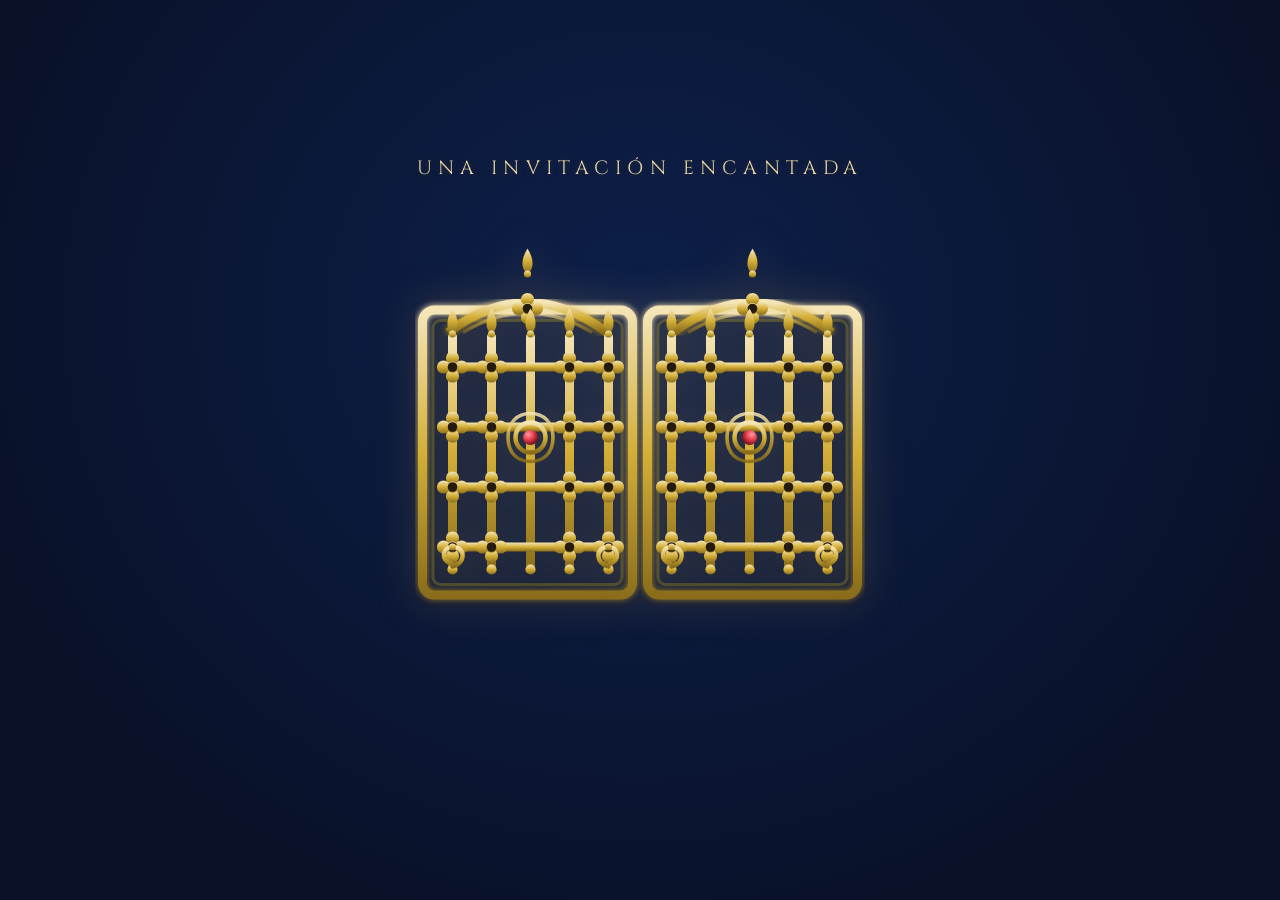
==== index.html @ 781d62fe "Update index.html" ====
<!DOCTYPE html>
<html lang="es">
<head>
  <meta charset="UTF-8">
  <meta name="viewport" content="width=device-width, initial-scale=1.0, maximum-scale=1.0, user-scalable=no, viewport-fit=cover">
  <title>Invitación XV</title>
  <!-- Estas etiquetas son las que hacen que, al compartir el link (WhatsApp,
       Facebook, Messenger, etc.), aparezca una imagen/tarjeta en vez de solo
       el link "pelón". IMPORTANTE: "og:url" y "og:image" DEBEN ser URLs
       absolutas (con https://tu-dominio-real...), no relativas — reemplaza
       "https://tudominio.com" por el dominio real donde quede publicada la
       invitación (te lo pregunto en el chat porque no lo sé). También hace
       falta que exista el archivo archivos/og-image.jpg (ideal 1200x630px). -->
  <meta property="og:type" content="website" />
  <meta property="og:title" content="Invitación a mis XV años" />
  <meta property="og:description" content="Te invitamos a celebrar mis 15 años. ¡No faltes!" />
  <meta property="og:image" content="https://tudominio.com/archivos/og-image.jpg" />
  <meta property="og:image:width" content="1200" />
  <meta property="og:image:height" content="630" />
  <meta property="og:url" content="https://tudominio.com/" />
  <meta name="twitter:card" content="summary_large_image" />
  <meta name="twitter:title" content="Invitación a mis XV años" />
  <meta name="twitter:description" content="Te invitamos a celebrar mis 15 años. ¡No faltes!" />
  <meta name="twitter:image" content="https://tudominio.com/archivos/og-image.jpg" />
  <link rel="preconnect" href="https://fonts.googleapis.com">
  <link rel="preconnect" href="https://fonts.gstatic.com" crossorigin>
  <link href="https://fonts.googleapis.com/css2?family=Cinzel:wght@400;600;700&family=Cormorant+Garamond:ital,wght@0,400;0,500;0,600;1,400&family=Pinyon+Script&display=swap" rel="stylesheet">
  <link rel="stylesheet" href="style-principal.css?v=20260815">
  <link rel="icon" href="data:image/svg+xml,<svg xmlns='http://www.w3.org/2000/svg' viewBox='0 0 100 100'><text y='.9em' font-size='90'>🌹</text></svg>">
</head>
<body>
  <!-- Cortina de carga -->
  <div id="loading-veil-main" style="position:fixed; inset:0; z-index:9999; background-color:#0e0a18; background-image:url('archivos/bella.jpg'); background-size:cover; background-position:center; opacity:1; transition:opacity 0.6s ease; pointer-events:none;"></div>

  <div id="bg"></div>

  <!-- PORTAL / REJA -->
  <div id="portal" role="dialog" aria-label="Puerta de entrada">
    <video id="video-portal" autoplay loop muted playsinline>
      <source src="archivos/mar2.mp4" type="video/mp4">
      <source src="archivos/mar2.webm" type="video/webm">
    </video>
    <div class="portal-inner">
      <span class="eyebrow gold-text">Una invitación encantada</span>
      <div class="gate-wrapper" id="gate-wrapper" role="button" tabindex="0" aria-label="Abrir la reja">
        <!-- Hoja izquierda -->
        <div class="gate-leaf gate-left" aria-hidden="true">
          <svg viewBox="0 0 150 200" width="100%" height="100%">
            <defs>
              <linearGradient id="goldGrad" x1="0" y1="0" x2="0" y2="1">
                <stop offset="0%" stop-color="#f5e6b8"/>
                <stop offset="50%" stop-color="#d4af37"/>
                <stop offset="100%" stop-color="#8a6d1b"/>
              </linearGradient>
              <radialGradient id="rubyGrad" cx="35%" cy="30%" r="70%">
                <stop offset="0%" stop-color="#ff9aa8"/>
                <stop offset="55%" stop-color="#e63946"/>
                <stop offset="100%" stop-color="#6e1320"/>
              </radialGradient>
              <filter id="glow">
                <feGaussianBlur stdDeviation="2" result="blur"/>
                <feMerge><feMergeNode in="blur"/><feMergeNode in="SourceGraphic"/></feMerge>
              </filter>
              <g id="rosette">
                <circle cx="0" cy="-6" r="4.4" fill="url(#goldGrad)"/>
                <circle cx="6" cy="0" r="4.4" fill="url(#goldGrad)"/>
                <circle cx="0" cy="6" r="4.4" fill="url(#goldGrad)"/>
                <circle cx="-6" cy="0" r="4.4" fill="url(#goldGrad)"/>
                <circle cx="0" cy="0" r="3.2" fill="#241a0d" stroke="url(#goldGrad)" stroke-width="1"/>
              </g>
              <g id="finial">
                <path d="M0,-16 C-4.5,-9 -4.5,-2 0,1 C4.5,-2 4.5,-9 0,-16 Z" fill="url(#goldGrad)"/>
                <circle cx="0" cy="1" r="2.4" fill="url(#goldGrad)"/>
              </g>
              <g id="scroll">
                <path d="M0,0 C9,-2 9,-13 0,-13 C-7,-13 -8,-4 -1,-2" fill="none" stroke="url(#goldGrad)" stroke-width="3" stroke-linecap="round"/>
                <circle cx="0" cy="-13" r="2.3" fill="url(#goldGrad)"/>
              </g>
              <g id="scrollR">
                <path d="M0,0 C-9,-2 -9,-13 0,-13 C7,-13 8,-4 1,-2" fill="none" stroke="url(#goldGrad)" stroke-width="3" stroke-linecap="round"/>
                <circle cx="0" cy="-13" r="2.3" fill="url(#goldGrad)"/>
              </g>
            </defs>
            <rect x="5" y="5" width="140" height="190" rx="8" fill="none" stroke="url(#goldGrad)" stroke-width="6" filter="url(#glow)"/>
            <rect x="12" y="12" width="126" height="176" rx="5" fill="none" stroke="rgba(255,215,0,0.2)" stroke-width="2"/>
            <path d="M22 20 Q75 -20 128 20" fill="none" stroke="url(#goldGrad)" stroke-width="6" filter="url(#glow)"/>
            <path d="M32 20 Q75 -6 118 20" fill="none" stroke="url(#goldGrad)" stroke-width="2.2" opacity="0.6"/>
            <use href="#finial" x="75" y="-20"/>
            <use href="#rosette" x="75" y="4"/>
            <rect x="22" y="20" width="6" height="160" rx="3" fill="url(#goldGrad)"/>
            <rect x="48" y="20" width="6" height="160" rx="3" fill="url(#goldGrad)"/>
            <rect x="74" y="20" width="6" height="160" rx="3" fill="url(#goldGrad)"/>
            <rect x="100" y="20" width="6" height="160" rx="3" fill="url(#goldGrad)"/>
            <rect x="126" y="20" width="6" height="160" rx="3" fill="url(#goldGrad)"/>
            <use href="#finial" x="25" y="20"/>
            <use href="#finial" x="51" y="20"/>
            <use href="#finial" x="77" y="20"/>
            <use href="#finial" x="103" y="20"/>
            <use href="#finial" x="129" y="20"/>
            <circle cx="25" cy="178" r="3.4" fill="url(#goldGrad)"/>
            <circle cx="51" cy="178" r="3.4" fill="url(#goldGrad)"/>
            <circle cx="77" cy="178" r="3.4" fill="url(#goldGrad)"/>
            <circle cx="103" cy="178" r="3.4" fill="url(#goldGrad)"/>
            <circle cx="129" cy="178" r="3.4" fill="url(#goldGrad)"/>
            <rect x="15" y="40" width="120" height="6" rx="3" fill="url(#goldGrad)"/>
            <rect x="15" y="80" width="120" height="6" rx="3" fill="url(#goldGrad)"/>
            <rect x="15" y="120" width="120" height="6" rx="3" fill="url(#goldGrad)"/>
            <rect x="15" y="160" width="120" height="6" rx="3" fill="url(#goldGrad)"/>
            <use href="#rosette" x="25" y="43"/>
            <use href="#rosette" x="51" y="43"/>
            <use href="#rosette" x="103" y="43"/>
            <use href="#rosette" x="129" y="43"/>
            <use href="#rosette" x="25" y="83"/>
            <use href="#rosette" x="51" y="83"/>
            <use href="#rosette" x="103" y="83"/>
            <use href="#rosette" x="129" y="83"/>
            <use href="#rosette" x="25" y="123"/>
            <use href="#rosette" x="51" y="123"/>
            <use href="#rosette" x="103" y="123"/>
            <use href="#rosette" x="129" y="123"/>
            <use href="#rosette" x="25" y="163"/>
            <use href="#rosette" x="51" y="163"/>
            <use href="#rosette" x="103" y="163"/>
            <use href="#rosette" x="129" y="163"/>
            <path d="M77 74 C86 74 92 80 92 90 C92 100 86 106 77 106 C68 106 62 100 62 90 C62 80 68 74 77 74 Z" fill="none" stroke="url(#goldGrad)" stroke-width="2.4" opacity="0.85"/>
            <circle cx="77" cy="90" r="10" fill="none" stroke="url(#goldGrad)" stroke-width="3"/>
            <circle cx="77" cy="90" r="5" fill="url(#rubyGrad)"/>
            <use href="#scroll" x="25" y="176"/>
            <use href="#scrollR" x="129" y="176"/>
          </svg>
        </div>
        <!-- Hoja derecha -->
        <div class="gate-leaf gate-right" aria-hidden="true">
          <svg viewBox="0 0 150 200" width="100%" height="100%">
            <defs>
              <linearGradient id="goldGrad2" x1="0" y1="0" x2="0" y2="1">
                <stop offset="0%" stop-color="#f5e6b8"/>
                <stop offset="50%" stop-color="#d4af37"/>
                <stop offset="100%" stop-color="#8a6d1b"/>
              </linearGradient>
              <radialGradient id="rubyGrad2" cx="35%" cy="30%" r="70%">
                <stop offset="0%" stop-color="#ff9aa8"/>
                <stop offset="55%" stop-color="#e63946"/>
                <stop offset="100%" stop-color="#6e1320"/>
              </radialGradient>
              <filter id="glow2">
                <feGaussianBlur stdDeviation="2" result="blur"/>
                <feMerge><feMergeNode in="blur"/><feMergeNode in="SourceGraphic"/></feMerge>
              </filter>
              <g id="rosette2">
                <circle cx="0" cy="-6" r="4.4" fill="url(#goldGrad2)"/>
                <circle cx="6" cy="0" r="4.4" fill="url(#goldGrad2)"/>
                <circle cx="0" cy="6" r="4.4" fill="url(#goldGrad2)"/>
                <circle cx="-6" cy="0" r="4.4" fill="url(#goldGrad2)"/>
                <circle cx="0" cy="0" r="3.2" fill="#241a0d" stroke="url(#goldGrad2)" stroke-width="1"/>
              </g>
              <g id="finial2">
                <path d="M0,-16 C-4.5,-9 -4.5,-2 0,1 C4.5,-2 4.5,-9 0,-16 Z" fill="url(#goldGrad2)"/>
                <circle cx="0" cy="1" r="2.4" fill="url(#goldGrad2)"/>
              </g>
              <g id="scroll2">
                <path d="M0,0 C9,-2 9,-13 0,-13 C-7,-13 -8,-4 -1,-2" fill="none" stroke="url(#goldGrad2)" stroke-width="3" stroke-linecap="round"/>
                <circle cx="0" cy="-13" r="2.3" fill="url(#goldGrad2)"/>
              </g>
              <g id="scrollR2">
                <path d="M0,0 C-9,-2 -9,-13 0,-13 C7,-13 8,-4 1,-2" fill="none" stroke="url(#goldGrad2)" stroke-width="3" stroke-linecap="round"/>
                <circle cx="0" cy="-13" r="2.3" fill="url(#goldGrad2)"/>
              </g>
            </defs>
            <rect x="5" y="5" width="140" height="190" rx="8" fill="none" stroke="url(#goldGrad2)" stroke-width="6" filter="url(#glow2)"/>
            <rect x="12" y="12" width="126" height="176" rx="5" fill="none" stroke="rgba(255,215,0,0.2)" stroke-width="2"/>
            <path d="M22 20 Q75 -20 128 20" fill="none" stroke="url(#goldGrad2)" stroke-width="6" filter="url(#glow2)"/>
            <path d="M32 20 Q75 -6 118 20" fill="none" stroke="url(#goldGrad2)" stroke-width="2.2" opacity="0.6"/>
            <use href="#finial2" x="75" y="-20"/>
            <use href="#rosette2" x="75" y="4"/>
            <rect x="22" y="20" width="6" height="160" rx="3" fill="url(#goldGrad2)"/>
            <rect x="48" y="20" width="6" height="160" rx="3" fill="url(#goldGrad2)"/>
            <rect x="74" y="20" width="6" height="160" rx="3" fill="url(#goldGrad2)"/>
            <rect x="100" y="20" width="6" height="160" rx="3" fill="url(#goldGrad2)"/>
            <rect x="126" y="20" width="6" height="160" rx="3" fill="url(#goldGrad2)"/>
            <use href="#finial2" x="25" y="20"/>
            <use href="#finial2" x="51" y="20"/>
            <use href="#finial2" x="77" y="20"/>
            <use href="#finial2" x="103" y="20"/>
            <use href="#finial2" x="129" y="20"/>
            <circle cx="25" cy="178" r="3.4" fill="url(#goldGrad2)"/>
            <circle cx="51" cy="178" r="3.4" fill="url(#goldGrad2)"/>
            <circle cx="77" cy="178" r="3.4" fill="url(#goldGrad2)"/>
            <circle cx="103" cy="178" r="3.4" fill="url(#goldGrad2)"/>
            <circle cx="129" cy="178" r="3.4" fill="url(#goldGrad2)"/>
            <rect x="15" y="40" width="120" height="6" rx="3" fill="url(#goldGrad2)"/>
            <rect x="15" y="80" width="120" height="6" rx="3" fill="url(#goldGrad2)"/>
            <rect x="15" y="120" width="120" height="6" rx="3" fill="url(#goldGrad2)"/>
            <rect x="15" y="160" width="120" height="6" rx="3" fill="url(#goldGrad2)"/>
            <use href="#rosette2" x="25" y="43"/>
            <use href="#rosette2" x="51" y="43"/>
            <use href="#rosette2" x="103" y="43"/>
            <use href="#rosette2" x="129" y="43"/>
            <use href="#rosette2" x="25" y="83"/>
            <use href="#rosette2" x="51" y="83"/>
            <use href="#rosette2" x="103" y="83"/>
            <use href="#rosette2" x="129" y="83"/>
            <use href="#rosette2" x="25" y="123"/>
            <use href="#rosette2" x="51" y="123"/>
            <use href="#rosette2" x="103" y="123"/>
            <use href="#rosette2" x="129" y="123"/>
            <use href="#rosette2" x="25" y="163"/>
            <use href="#rosette2" x="51" y="163"/>
            <use href="#rosette2" x="103" y="163"/>
            <use href="#rosette2" x="129" y="163"/>
            <path d="M77 74 C86 74 92 80 92 90 C92 100 86 106 77 106 C68 106 62 100 62 90 C62 80 68 74 77 74 Z" fill="none" stroke="url(#goldGrad2)" stroke-width="2.4" opacity="0.85"/>
            <circle cx="77" cy="90" r="10" fill="none" stroke="url(#goldGrad2)" stroke-width="3"/>
            <circle cx="77" cy="90" r="5" fill="url(#rubyGrad2)"/>
            <use href="#scroll2" x="25" y="176"/>
            <use href="#scrollR2" x="129" y="176"/>
          </svg>
        </div>
      </div>
      <div class="portal-caption gold-text">Toca la reja para entrar</div>
    </div>
  </div>

  <!-- TRANSICIÓN MÁGICA (puerta/castillo) -->
  <div id="transition-overlay" aria-hidden="true">
    <div class="transition-video-wrapper">
      <div class="transition-fondo-salida" style="background-image:url('archivos/bella.jpg');"></div>
      <video id="transition-video" muted playsinline preload="auto" poster="archivos/incbella-poster.jpg">
        <source src="archivos/incbella.webm" type="video/webm">
        <source src="archivos/incbella.mp4" type="video/mp4">
      </video>
      <div class="transition-text">✨ Abriendo el castillo... ✨</div>
    </div>
  </div>

  <script type="module" src="script-portal.js"></script>

  <script>
    // Cortina de carga: se oculta apenas el video del portal esté listo
    const veilMain = document.getElementById('loading-veil-main');
    function ocultarVeil() {
      if (!veilMain || veilMain.style.opacity === '0') return;
      veilMain.style.opacity = '0';
      veilMain.style.pointerEvents = 'none';
      setTimeout(() => { veilMain.style.display = 'none'; }, 600);
    }
    if (veilMain) {
      const videoPortal = document.getElementById('video-portal');
      let intentos = 0;
      const maxIntentos = 50;
      const verificarCarga = setInterval(() => {
        intentos++;
        const listo = videoPortal && (videoPortal.readyState >= 2 || videoPortal.duration > 0);
        if (listo || intentos >= maxIntentos) {
          clearInterval(verificarCarga);
          ocultarVeil();
        }
      }, 100);
      window.addEventListener('load', () => { clearInterval(verificarCarga); ocultarVeil(); }, { once: true });
    }
  </script>
</body>
</html>
---- style-principal.css ----
/* ============================================================
   🌹 INVITACIÓN XV – ESTILOS OPTIMIZADOS (CON COLLAGE MEJORADO)
   ============================================================ */

:root {
  --bg-deep: #0b0818;
  --gold: #c9a24d;
  --gold-light: #f0d9a3;
  --cream: #f4ead2;
  --serif-display: 'Cinzel', serif;
  --serif-body: 'Cormorant Garamond', serif;
  --script: 'Pinyon Script', cursive;
  --border-gold: #b8860b;
  --border-gold-light: #d4af37;
}

/* ===== GPU ACCELERATION BASE ===== */
html, body {
  transform: translate3d(0, 0, 0);
  will-change: auto;
}

*:focus {
  outline: none !important;
}
* {
  -webkit-tap-highlight-color: transparent !important;
  -webkit-touch-callout: none !important;
}
button:focus-visible, a:focus-visible {
  outline: 2px solid #d4af37;
  outline-offset: 2px;
}

* { box-sizing: border-box; margin: 0; padding: 0; }
html, body {
  height: 100%;
  overflow: hidden;
  margin: 0;
}
body {
  font-family: var(--serif-body);
  background: var(--bg-deep);
  color: var(--cream);
  position: fixed;
  inset: 0;
  font-size: clamp(16px, 2.2vw, 20px);
  -webkit-overflow-scrolling: touch;
  scroll-behavior: smooth;
}

#bg {
  position: fixed;
  inset: 0;
  z-index: 0;
  background: var(--bg-deep);
  background-image: url('archivos/bella.jpg');
  background-size: cover;
  background-repeat: no-repeat;
  background-position: 50% 35%;
  image-rendering: -webkit-optimize-contrast;
  image-rendering: crisp-edges;
  will-change: transform;
}
#bg::after {
  content: '';
  position: absolute;
  inset: 0;
  background: rgba(0, 0, 0, 0.35);
  transition: opacity 0.8s ease;
}

@media (max-width: 768px) and (orientation: portrait) {
  #bg {
    background-position: 50% 30%;
    background-size: auto 120%;
  }
}

/* ===== VIDEOS OPTIMIZADOS ===== */
#video-app, #video-portal {
  position: fixed;
  top: 0;
  left: 0;
  width: 100vw;
  height: 100vh;
  object-fit: cover;
  pointer-events: none;
  will-change: transform;
  transform: translate3d(0, 0, 0);
  backface-visibility: hidden;
  -webkit-backface-visibility: hidden;
  perspective: 1000px;
}
#video-app {
  z-index: 1;
  opacity: 0.7;
  mix-blend-mode: screen;
}
#video-portal {
  z-index: 0;
  opacity: 0.6;
  mix-blend-mode: screen;
}

.gold-text {
  color: var(--gold-light);
  text-shadow: 0 0 8px rgba(201, 162, 77, 0.2);
}
.frase-inline, .hint, .portal-caption {
  text-shadow: 0 2px 8px rgba(0,0,0,0.8);
}

/* ===== ELIMINAR PUNTOS BLANCOS Y BLUR ===== */
.portal-water-top {
  display: none !important;
}

/* ===== PORTAL ===== */
#portal {
  position: fixed;
  inset: 0;
  z-index: 60;
  display: flex;
  align-items: center;
  justify-content: center;
  background: radial-gradient(ellipse at 50% 35%, #0d1f4a 0%, #0a122a 75%);
  transition: opacity 0.7s ease, visibility 0.7s ease;
  will-change: opacity, visibility;
  contain: layout style paint;
}
#portal.hide {
  opacity: 0;
  visibility: hidden;
  pointer-events: none;
}
.portal-inner {
  text-align: center;
  padding: 1rem;
  width: 100%;
  height: 100%;
  display: flex;
  flex-direction: column;
  align-items: center;
  justify-content: center;
  position: relative;
  z-index: 1;
  will-change: transform;
  transform: translate3d(0, 0, 0);
  backface-visibility: hidden;
}
.portal-inner .eyebrow {
  display: block;
  margin-bottom: 1.5rem;
  font-family: var(--serif-display);
  letter-spacing: 0.32em;
  text-transform: uppercase;
  font-size: 1.2rem;
}
.gate-wrapper {
  position: relative;
  width: 85vw;
  max-width: 450px;
  height: 55vh;
  max-height: 500px;
  margin: 0 auto;
  perspective: 1000px;
  cursor: pointer;
  pointer-events: none;
  will-change: transform;
  transform: translate3d(0, 0, 0);
}
.gate-wrapper.active {
  pointer-events: auto;
}
.gate-wrapper.active .gate-leaf svg {
  animation: gateGlowPulse 2.6s ease-in-out infinite;
}
@keyframes gateGlowPulse {
  0%, 100% { filter: drop-shadow(0 0 20px rgba(201, 162, 77, 0.3)); }
  50% { filter: drop-shadow(0 0 38px rgba(212, 175, 55, 0.5)); }
}
.gate-wrapper::after {
  content: '';
  position: absolute;
  inset: -12%;
  border-radius: 50%;
  background: radial-gradient(circle, rgba(255, 224, 150, 0.5) 0%, rgba(212, 175, 55, 0.22) 40%, transparent 72%);
  opacity: 0;
  pointer-events: none;
  z-index: 2;
}
.gate-wrapper.open::after {
  animation: gateOpenFlash 1.1s ease-out forwards;
}
@keyframes gateOpenFlash {
  0% { opacity: 0; transform: scale(0.85); }
  30% { opacity: 0.85; transform: scale(1.05); }
  100% { opacity: 0; transform: scale(1.35); }
}

.gate-leaf {
  position: absolute;
  top: 0;
  width: 50%;
  height: 100%;
  backface-visibility: hidden;
  will-change: transform;
  transform: translate3d(0, 0, 0);
}
.gate-leaf svg {
  width: 100%;
  height: 100%;
  display: block;
  filter: drop-shadow(0 0 20px rgba(201, 162, 77, 0.3));
  paint-order: stroke fill markers;
}
.gate-left { left: 0; transform-origin: left center; }
.gate-right { right: 0; transform-origin: right center; }
.gate-right svg { transform: scaleX(-1); }

.gate-wrapper.open .gate-left {
  animation: closeLeft 0.6s ease reverse forwards;
}
.gate-wrapper.open .gate-right {
  animation: closeRight 0.6s ease reverse forwards;
}
#portal.closing .gate-left {
  animation: closeLeft 0.6s ease forwards;
}
#portal.closing .gate-right {
  animation: closeRight 0.6s ease forwards;
}
@keyframes closeLeft {
  0% { transform: rotateY(-110deg) translateX(-20px); opacity: 0.2; }
  100% { transform: rotateY(0deg) translateX(0); opacity: 1; }
}
@keyframes closeRight {
  0% { transform: rotateY(110deg) translateX(20px); opacity: 0.2; }
  100% { transform: rotateY(0deg) translateX(0); opacity: 1; }
}

.portal-caption {
  margin-top: 1.5rem;
  font-family: var(--serif-display);
  font-size: 1rem;
  letter-spacing: 0.26em;
  text-transform: uppercase;
  color: var(--gold-light);
  opacity: 0;
  transition: opacity 0.6s ease;
}
.portal-caption.show { opacity: 1; }

/* ===== APP ===== */
#app {
  position: fixed;
  inset: 0;
  z-index: 5;
  display: flex;
  flex-direction: column;
  align-items: center;
  padding: 0.4rem 0.8rem 0;
  opacity: 0;
  transition: opacity 0.6s ease;
  text-align: center;
  pointer-events: none;
  overflow-y: auto;
  -webkit-overflow-scrolling: touch;
  scroll-behavior: smooth;
  will-change: opacity;
  contain: layout style paint;
}
#app.show {
  opacity: 1;
  pointer-events: auto;
}

/* ===== OVERLAY DE TRANSICIÓN ===== */
#transition-overlay {
  position: fixed;
  inset: 0;
  z-index: 70;
  display: flex;
  align-items: center;
  justify-content: center;
  background: linear-gradient(to bottom, 
    #0a1f3a 0%, 
    #0b2b5a 25%, 
    #0d2a4a 50%, 
    #0b2b5a 75%, 
    #061530 100%
  );
  opacity: 0;
  visibility: hidden;
  transition: opacity 0.8s ease, visibility 0.8s ease;
  pointer-events: none;
  transform: translateZ(0);
  will-change: opacity;
  backface-visibility: hidden;
}
#transition-overlay.show {
  opacity: 1;
  visibility: visible;
  pointer-events: auto;
}

.transition-video-wrapper {
  position: absolute;
  inset: 0;
  width: 100%;
  height: 100%;
  display: flex;
  align-items: center;
  justify-content: center;
  overflow: hidden;
  background: transparent;
  transform: translateZ(0);
}

.transition-fondo-salida {
  position: absolute;
  inset: 0;
  z-index: 0;
  background-size: cover;
  background-position: center;
}

#transition-video {
  position: absolute;
  top: 0;
  left: 0;
  width: 100%;
  height: 100%;
  object-fit: cover;
  object-position: center;
  background: #0a1f3a;
  transform: translateZ(0);
  will-change: transform, opacity;
  backface-visibility: hidden;
  -webkit-backface-visibility: hidden;
  z-index: 1;
  opacity: 1;
  transition: opacity 0.9s ease, transform 0.9s ease;
}

/* Al terminar el video, en vez de cortar seco a la siguiente página, se
   desvanece suavemente dejando ver el fondo bella.jpg de abajo (el mismo
   que usa la página principal al cargar), como si "abriera paso". */
#transition-video.saliendo {
  opacity: 0;
  transform: translateZ(0) scale(1.04);
}

.transition-text {
  display: none;
}

@keyframes pulseText {
  0%, 100% { transform: scale(1); opacity: 0.8; }
  50% { transform: scale(1.06); opacity: 1; }
}

@media (max-width: 768px) {
  .transition-text {
    font-size: clamp(1.4rem, 6vw, 2.2rem);
    padding: 0.4rem 1.2rem;
    margin-top: 0.8rem;
  }
}

/* ===== SECCIONES ===== */
.seccion {
  width: 100%;
  background: rgba(10, 18, 34, 0.55);
  border: 2px solid var(--border-gold);
  border-radius: 24px;
  padding: 1.2rem 1rem;
  margin: 0.4rem 0;
  box-shadow: 0 4px 30px rgba(0,0,0,0.3), inset 0 0 40px rgba(212,175,55,0.03);
  opacity: 0;
  transform: translate3d(0, 30px, 0);
  transition: opacity 0.7s ease, transform 0.7s ease;
  position: relative;
  background-image: radial-gradient(circle at 10% 20%, rgba(212,175,55,0.05) 0%, transparent 20%),
                    radial-gradient(circle at 90% 80%, rgba(212,175,55,0.05) 0%, transparent 20%);
  will-change: opacity, transform;
  transform: translate3d(0, 0, 0);
  backface-visibility: hidden;
  contain: layout style paint;
}
.seccion.visible {
  opacity: 1;
  transform: translate3d(0, 0, 0);
}
.seccion:not(.visible) {
  transition: none !important;
  opacity: 0 !important;
  transform: translate3d(0, 30px, 0) !important;
}

#seccion-inicio.visible { transition-delay: 0.05s; }
#seccion-familia.visible { transition-delay: 0.1s; }
#seccion-calendario.visible { transition-delay: 0.2s; }
#seccion-contador.visible { transition-delay: 0.3s; }
#seccion-gustos.visible { transition-delay: 0.35s; }
#seccion-lugares.visible { transition-delay: 0.4s; }
#seccion-itinerario.visible { transition-delay: 0.5s; }
#seccion-libro-firmas.visible { transition-delay: 0.6s; }
#seccion-agradecimientos.visible { transition-delay: 0.7s; }

.seccion .animar {
  opacity: 0;
  transform: translate3d(0, 15px, 0);
  transition: opacity 0.5s ease, transform 0.5s ease;
  will-change: opacity, transform;
  backface-visibility: hidden;
}
.seccion.visible .animar {
  opacity: 1;
  transform: translate3d(0, 0, 0);
}
.seccion.visible .animar-1 { transition-delay: 0.1s; }
.seccion.visible .animar-2 { transition-delay: 0.2s; }
.seccion.visible .animar-3 { transition-delay: 0.3s; }
.seccion.visible .animar-4 { transition-delay: 0.4s; }
.seccion.visible .animar-5 { transition-delay: 0.5s; }
.seccion.visible .animar-6 { transition-delay: 0.6s; }
.seccion.visible .animar-7 { transition-delay: 0.7s; }
.seccion.visible .animar-8 { transition-delay: 0.8s; }

.seccion h2,
.seccion .seccion-subtitulo,
.seccion .detalle-card,
.seccion .familia-grupo,
.seccion .clock .unit,
.seccion .calendario-container,
.seccion .calendario-eventos,
.seccion .itinerario-lista,
.seccion .btn-mapa,
.seccion .libro-firmas-contenido,
.seccion .agradecimientos-contenido {
  opacity: 0;
  transform: translate3d(0, 15px, 0);
  transition: opacity 0.5s ease, transform 0.5s ease;
  will-change: opacity, transform;
  backface-visibility: hidden;
}
.seccion.visible h2 { transition-delay: 0.1s; opacity: 1; transform: translate3d(0, 0, 0); }
.seccion.visible .seccion-subtitulo { transition-delay: 0.15s; opacity: 1; transform: translate3d(0, 0, 0); }
.seccion.visible .detalle-card { transition-delay: 0.2s; opacity: 1; transform: translate3d(0, 0, 0); }
.seccion.visible .familia-grupo { transition-delay: 0.25s; opacity: 1; transform: translate3d(0, 0, 0); }
.seccion.visible .clock .unit { transition-delay: 0.2s; opacity: 1; transform: translate3d(0, 0, 0); }
.seccion.visible .calendario-container { transition-delay: 0.2s; opacity: 1; transform: translate3d(0, 0, 0); }
.seccion.visible .calendario-eventos { transition-delay: 0.25s; opacity: 1; transform: translate3d(0, 0, 0); }
.seccion.visible .itinerario-lista { transition-delay: 0.2s; opacity: 1; transform: translate3d(0, 0, 0); }
.seccion.visible .btn-mapa { transition-delay: 0.3s; opacity: 1; transform: translate3d(0, 0, 0); }
.seccion.visible .libro-firmas-contenido { transition-delay: 0.2s; opacity: 1; transform: translate3d(0, 0, 0); }
.seccion.visible .agradecimientos-contenido { transition-delay: 0.2s; opacity: 1; transform: translate3d(0, 0, 0); }

#seccion-inicio.visible #app-top,
#seccion-inicio.visible #app-mid {
  opacity: 1;
  transform: translate3d(0, 0, 0);
  transition: opacity 0.5s ease, transform 0.5s ease;
}
#seccion-inicio.visible #app-top { transition-delay: 0.05s; }
#seccion-inicio.visible #app-mid { transition-delay: 0.1s; }

.seccion.visible .clock .unit:nth-child(1) { transition-delay: 0.2s; }
.seccion.visible .clock .unit:nth-child(2) { transition-delay: 0.3s; }
.seccion.visible .clock .unit:nth-child(3) { transition-delay: 0.4s; }
.seccion.visible .clock .unit:nth-child(4) { transition-delay: 0.5s; }

.seccion.visible .detalle-card:nth-child(2) { transition-delay: 0.25s; }
.seccion.visible .detalle-card:nth-child(4) { transition-delay: 0.35s; }

.seccion.visible h2 {
  animation: goldShine 1.2s ease forwards;
}
@keyframes goldShine {
  0% { text-shadow: 0 0 0 rgba(212,175,55,0); }
  50% { text-shadow: 0 0 30px rgba(212,175,55,0.8); }
  100% { text-shadow: 0 0 25px rgba(212,175,55,0.3); }
}

.seccion h2 {
  font-family: var(--serif-display);
  text-align: center;
  font-size: clamp(1.3rem, 3.5vw, 1.9rem);
  letter-spacing: 0.25em;
  text-transform: uppercase;
  color: #fae3a0;
  text-shadow: 0 0 25px rgba(212, 175, 55, 0.3);
  margin: 0 0 0.5rem;
  padding-bottom: 0.5rem;
  border-bottom: 2px solid rgba(212, 175, 55, 0.2);
  position: relative;
}
.seccion h2::after {
  content: '';
}

.seccion-subtitulo {
  font-family: var(--script);
  font-size: clamp(1rem, 2.8vw, 1.3rem);
  text-align: center;
  color: #e0cfa0;
  margin: -0.2rem 0 0.8rem;
  opacity: 0.9;
  letter-spacing: 0.05em;
  text-shadow: 0 0 15px rgba(212, 175, 55, 0.1);
}

#app:not(.show) .seccion,
#app:not(.show) #app-mid,
#app:not(.show) #app-top {
  opacity: 0;
  transform: translate3d(0, 10px, 0);
  transition: opacity 0.4s ease, transform 0.4s ease;
}
#app:not(.show) .seccion {
  transition-delay: 0.1s, 0.1s;
}
#app:not(.show) #app-mid {
  transition-delay: 0.05s, 0.05s;
}
#app:not(.show) #app-top {
  transition-delay: 0s, 0s;
}
#app:not(.show) .btn-mapa {
  transition-delay: 0.2s, 0.2s;
}

html.sin-reja #app {
  opacity: 1 !important;
  pointer-events: auto !important;
  transition: none !important;
}

#app-inner {
  display: flex;
  flex-direction: column;
  align-items: center;
  justify-content: flex-start;
  width: 100%;
  max-width: 560px;
  will-change: transform;
  transform: translate3d(0, 0, 0);
  backface-visibility: hidden;
  gap: 0.8rem;
  padding: 0 0.5rem 2rem;
  flex-shrink: 0;
}

#app-top {
  width: 100%;
  display: flex;
  justify-content: space-between;
  align-items: center;
  padding: 0 0.2rem;
  margin-bottom: 0.1rem;
  flex-shrink: 0;
}
#app-top .eyebrow {
  flex: 1;
  text-align: center;
  font-family: var(--serif-display);
  letter-spacing: 0.32em;
  text-transform: uppercase;
  font-size: 0.8rem;
  color: #d4af37 !important;
}
.top-btn {
  background: none;
  border: 1.5px solid #d4af37;
  color: #f0d9a3;
  font-size: 1.4rem;
  cursor: pointer;
  padding: 0.2rem 0.5rem;
  display: flex;
  align-items: center;
  justify-content: center;
  border-radius: 30px;
  background: rgba(201, 162, 77, 0.08);
  box-shadow: 0 0 12px rgba(201,162,77,0.15);
  transition: all 0.3s ease;
  min-width: 40px;
  height: 40px;
  color: #d4af37 !important;
}
.top-btn:hover {
  background: rgba(201, 162, 77, 0.25);
  box-shadow: 0 0 20px rgba(201,162,77,0.3);
}
#music-toggle svg { width: 24px; height: 24px; stroke: #d4af37; }

.gold-btn {
  border-color: #d4af37 !important;
  color: #d4af37 !important;
}
.gold-btn svg {
  stroke: #d4af37 !important;
}

#app-mid {
  flex: 0 0 auto;
  display: flex;
  flex-direction: column;
  align-items: center;
  justify-content: center;
  width: 100%;
  gap: 0.4rem;
  padding: 0.4rem 0;
  container-type: inline-size;
  container-name: tarjeta;
}

#oval-wrap {
  width: clamp(150px, 26cqw, 200px);
  height: clamp(210px, 38cqw, 290px);
  margin-bottom: 0.1rem;
  margin-top: 0.9rem;
  position: relative;
  animation: ovalFlotar 4.5s ease-in-out infinite;
  will-change: transform;
}
@keyframes ovalFlotar {
  0%, 100% { transform: translateY(-10px); }
  50% { transform: translateY(14px); }
}
.oval-mask {
  width: 100%;
  height: 100%;
  border-radius: 50% / 60%;
  overflow: hidden;
  border: 4px solid #d4af37;
  box-shadow: 0 0 30px rgba(201, 162, 77, 0.4);
  background: var(--bg-deep);
}
.gif-central {
  width: 100%;
  height: 100%;
  object-fit: cover;
  display: block;
}

h1#nombre-hero {
  font-family: var(--script);
  font-weight: 400;
  font-size: clamp(9.3rem, 30cqw, 11.7rem);
  line-height: 1.1;
  margin: 0.05rem 0;
  cursor: pointer;
  background: linear-gradient(90deg, #ff0000, #ff8800, #ffd700, #00ff00, #0088ff, #8800ff, #ff0000);
  background-size: 300% auto;
  -webkit-background-clip: text;
  background-clip: text;
  color: transparent;
  animation: rainbowMove 4s linear infinite;
  user-select: none;
  will-change: background-position;
}
@keyframes rainbowMove {
  0% { background-position: 0% 50%; }
  100% { background-position: 300% 50%; }
}

.frase-inline {
  font-style: italic;
  font-size: clamp(1.55rem, 4.2cqw, 1.8rem);
  margin: 0.05rem 0;
  color: #d4af37 !important;
  text-shadow: 0 0 15px rgba(212, 175, 55, 0.4);
  background: none !important;
  -webkit-background-clip: unset !important;
  background-clip: unset !important;
  animation: none !important;
}
.hint-final {
  font-family: var(--script);
  font-size: clamp(1.2rem, 3vw, 1.5rem);
  color: #fae3a0;
  text-shadow: 0 0 20px rgba(212, 175, 55, 0.3);
  margin: 0.4rem 0 0.2rem;
  opacity: 0.9;
  text-align: center;
  animation: pulseHint 2s ease-in-out infinite;
  will-change: opacity, transform;
  display: inline-flex;
  align-items: center;
  justify-content: center;
  gap: 0.4rem;
  flex-wrap: wrap;
  cursor: pointer;
  user-select: none;
}
@keyframes pulseHint {
  0%, 100% { opacity: 0.7; transform: scale(1); }
  50% { opacity: 1; transform: scale(1.02); }
}

/* ===== INDICADOR DE RENDIMIENTO ===== */
.perf-indicator {
  display: inline-flex;
  align-items: center;
  gap: 0.2rem;
  font-family: var(--serif-body);
  font-size: 0.65rem;
  opacity: 0.9;
  padding: 0.05rem 0.4rem;
  border-radius: 20px;
  background: rgba(0, 0, 0, 0.3);
  border: 1px solid rgba(255, 255, 255, 0.1);
  cursor: help;
  line-height: 1;
}

.perf-indicator .dot {
  display: inline-block;
  width: 12px;
  height: 12px;
  border-radius: 50%;
  border: 1px solid rgba(255, 255, 255, 0.2);
  flex-shrink: 0;
}

.perf-indicator .label {
  font-size: 0.6rem;
  letter-spacing: 0.04em;
  color: #e0d0b0;
  text-shadow: none;
}

@media (max-width: 400px) {
  .hint-final {
    gap: 0.2rem;
    flex-wrap: wrap;
  }
  .perf-indicator {
    font-size: 0.55rem;
    padding: 0.02rem 0.3rem;
  }
  .perf-indicator .dot {
    width: 10px;
    height: 10px;
  }
  .perf-indicator .label {
    font-size: 0.5rem;
  }
}

.advertencia {
  font-size: clamp(0.75rem, 1.5vw, 0.9rem);
  color: #ffcc66;
  text-align: center;
  margin-top: 0.5rem;
  padding: 0.2rem 0.5rem;
  border-top: 1px dashed rgba(212, 175, 55, 0.2);
  font-style: italic;
  opacity: 0.9;
}

.calendario-container {
  display: grid;
  grid-template-columns: repeat(7, 1fr);
  gap: 4px;
  max-width: 400px;
  margin: 0 auto 0.6rem;
  font-family: var(--serif-body);
  font-size: clamp(0.8rem, 1.8vw, 1rem);
}
.calendario-container .dia-nombre {
  font-weight: 600;
  color: #d4af37;
  text-transform: uppercase;
  font-size: 0.7rem;
  letter-spacing: 0.1em;
  padding: 0.2rem 0;
  text-align: center;
}
.calendario-container .dia {
  background: rgba(10, 18, 34, 0.5);
  border: 1px solid var(--border-gold);
  border-radius: 8px;
  padding: 0.2rem 0;
  text-align: center;
  color: #f0e0c0;
  transition: all 0.2s ease;
  aspect-ratio: 1 / 1;
  display: flex;
  align-items: center;
  justify-content: center;
  flex-direction: column;
  font-size: clamp(0.9rem, 2vw, 1.1rem);
}
.calendario-container .dia.especial {
  border-color: #d4af37;
  background: rgba(212, 175, 55, 0.15);
  box-shadow: 0 0 20px rgba(212, 175, 55, 0.3);
  transform: scale(1.05);
  font-weight: 700;
  color: #ffd700;
}
.calendario-container .dia.dia-10 {
  border-color: #ff69b4;
  background: rgba(255, 105, 180, 0.2);
  box-shadow: 0 0 30px rgba(255, 105, 180, 0.5), inset 0 0 20px rgba(255, 105, 180, 0.2);
  animation: brilloRosa 1.5s ease-in-out infinite alternate;
  transform: scale(1.08);
}
.calendario-container .dia.dia-10 .rosa {
  display: inline-block;
  animation: flotarRosa 2s ease-in-out infinite;
}
@keyframes brilloRosa {
  0% { box-shadow: 0 0 20px rgba(255, 105, 180, 0.4); }
  100% { box-shadow: 0 0 50px rgba(255, 105, 180, 0.8), 0 0 80px rgba(255, 105, 180, 0.3); }
}
@keyframes flotarRosa {
  0%, 100% { transform: translateY(0) rotate(0deg); }
  50% { transform: translateY(-5px) rotate(15deg); }
}
.calendario-container .dia.hoy {
  border-color: #ff1493;
  background: rgba(255, 20, 147, 0.15);
  box-shadow: 0 0 40px rgba(255, 20, 147, 0.6);
  animation: brilloDiaActual 1.8s ease-in-out infinite alternate;
}
@keyframes brilloDiaActual {
  0% { box-shadow: 0 0 20px rgba(255, 20, 147, 0.3); }
  100% { box-shadow: 0 0 60px rgba(255, 20, 147, 0.9), 0 0 100px rgba(255, 20, 147, 0.4); }
}

.calendario-eventos {
  display: flex;
  flex-direction: column;
  gap: 0.4rem;
  max-width: 400px;
  margin: 0 auto;
}
.calendario-evento {
  display: flex;
  align-items: center;
  justify-content: space-between;
  background: rgba(10, 18, 34, 0.4);
  border: 1px solid rgba(212, 175, 55, 0.2);
  border-radius: 12px;
  padding: 0.3rem 0.8rem;
  font-size: clamp(0.8rem, 1.5vw, 0.95rem);
  color: #f0e0c0;
}
.calendario-evento .evento-info {
  display: flex;
  gap: 0.6rem;
  align-items: center;
  flex-wrap: wrap;
}
.calendario-evento .evento-info .fecha {
  color: #d4af37;
  font-weight: 600;
}
.calendario-evento .evento-info .desc {
  color: #fae3a0;
}
.calendario-evento .btn-agregar {
  font-family: var(--serif-display);
  font-size: clamp(0.55rem, 1.2vw, 0.7rem);
  letter-spacing: 0.1em;
  text-transform: uppercase;
  color: #f0d9a3;
  background: rgba(201, 162, 77, 0.1);
  padding: 0.2rem 0.8rem;
  border-radius: 30px;
  text-decoration: none;
  border: 1.5px solid rgba(201, 162, 77, 0.35);
  cursor: pointer;
  transition: all 0.3s ease;
}
.calendario-evento .btn-agregar:hover {
  background: rgba(201, 162, 77, 0.2);
  border-color: rgba(201, 162, 77, 0.6);
  box-shadow: 0 0 15px rgba(212,175,55,0.2);
}

.itinerario-dia {
  margin-bottom: 1rem;
}
.itinerario-dia-titulo {
  font-family: var(--serif-display);
  font-size: clamp(0.9rem, 2.2vw, 1.1rem);
  letter-spacing: 0.15em;
  text-transform: uppercase;
  color: #fae3a0;
  border-bottom: 1px solid rgba(212, 175, 55, 0.2);
  padding-bottom: 0.3rem;
  margin-bottom: 0.5rem;
  text-align: center;
}
.itinerario-lista {
  display: flex;
  flex-direction: column;
  gap: 0.3rem;
  max-width: 350px;
  margin: 0 auto;
}
.itinerario-item {
  display: flex;
  justify-content: space-between;
  padding: 0.4rem 0.8rem;
  border-bottom: 1px solid rgba(212, 175, 55, 0.15);
  font-family: var(--serif-body);
  font-size: clamp(0.9rem, 2vw, 1.1rem);
  color: #f0e0c0;
  transition: all 0.5s ease;
}
.itinerario-item.activo {
  background: rgba(255, 105, 180, 0.15);
  border-left: 4px solid #ff69b4;
  border-radius: 4px;
  box-shadow: 0 0 30px rgba(255, 105, 180, 0.2);
  animation: brilloTransparente 2s ease-in-out infinite alternate;
}
@keyframes brilloTransparente {
  0% { box-shadow: 0 0 15px rgba(255, 105, 180, 0.1); }
  100% { box-shadow: 0 0 35px rgba(255, 105, 180, 0.3); }
}
.itinerario-hora {
  font-weight: 600;
  color: #d4af37;
}
.itinerario-evento {
  text-align: right;
  color: #fae3a0;
}
.itinerario-nota {
  font-family: var(--serif-body);
  font-size: clamp(0.8rem, 1.5vw, 0.95rem);
  color: #e0cfa0;
  text-align: center;
  margin-top: 1rem;
  padding-top: 0.5rem;
  border-top: 1px solid rgba(212, 175, 55, 0.2);
  font-style: italic;
  opacity: 0.8;
}

.clock {
  display: flex;
  flex-wrap: nowrap;
  justify-content: center;
  gap: 0.6rem;
}
.clock .unit {
  display: flex;
  flex-direction: column;
  align-items: center;
  background: radial-gradient(ellipse at 30% 30%, rgba(30, 50, 80, 0.6), rgba(10, 18, 34, 0.8));
  border: 2px solid var(--border-gold);
  border-radius: 16px;
  padding: 0.6rem 0.2rem;
  box-shadow: inset 0 0 30px rgba(212, 175, 55, 0.08), 0 8px 32px rgba(0,0,0,0.5), 0 0 0 1px rgba(212, 175, 55, 0.1);
  position: relative;
  flex: 1;
  min-width: 60px;
  text-align: center;
}
.clock .unit .circle-wrap {
  position: relative;
  width: 60px;
  height: 60px;
}
.clock .unit .circle-wrap svg {
  transform: rotate(-90deg);
  width: 60px;
  height: 60px;
}
.clock .unit .circle-wrap .bg-circle {
  fill: none;
  stroke: rgba(212, 175, 55, 0.2);
  stroke-width: 5;
}
.clock .unit .circle-wrap .progress-circle {
  fill: none;
  stroke: #d4af37;
  stroke-width: 6;
  stroke-linecap: round;
  filter: drop-shadow(0 0 8px rgba(212, 175, 55, 0.4));
  transition: stroke-dashoffset 0.3s ease;
}
.clock .unit .num {
  position: absolute;
  top: 50%;
  left: 50%;
  transform: translate(-50%, -50%);
  color: #fae3a0 !important;
  font-size: clamp(1.2rem, 3vw, 1.6rem) !important;
  font-weight: 700;
  text-shadow: 0 0 15px #d4af37 !important;
  display: block;
  line-height: 1;
}
.clock .unit .lbl {
  color: #d4af37 !important;
  font-size: clamp(0.5rem, 1.2vw, 0.7rem) !important;
  letter-spacing: 0.15em;
  text-transform: uppercase;
  font-weight: 600;
  display: block;
  margin-top: 0.1rem;
}
.clock .unit::before {
  content: '';
  position: absolute;
  top: -4px;
  left: 15%;
  width: 70%;
  height: 4px;
  background: linear-gradient(90deg, transparent, #d4af37, transparent);
  border-radius: 2px;
  opacity: 0.6;
}

#contador-mensaje {
  font-family: var(--script);
  font-size: clamp(1.2rem, 3vw, 1.6rem);
  text-align: center;
  color: #fae3a0;
  margin-top: 0.6rem;
  opacity: 0.9;
  text-shadow: 0 0 15px rgba(212, 175, 55, 0.2);
  transition: opacity 0.5s ease;
}

.detalle-card {
  background: rgba(10, 18, 34, 0.55);
  border: 2px solid var(--border-gold);
  border-radius: 20px;
  padding: 1rem 1.2rem 0.8rem;
  margin-bottom: 1rem;
  box-shadow: inset 0 0 40px rgba(212, 175, 55, 0.03), 0 4px 20px rgba(0,0,0,0.4);
  position: relative;
}
.detalle-card .icono {
  width: 34px;
  height: 34px;
  margin: 0 auto 0.2rem;
  color: #d4af37;
  display: block;
  stroke-width: 1.8;
  filter: drop-shadow(0 0 6px rgba(212,175,55,0.3));
}
.detalle-card h3 {
  font-family: var(--serif-display);
  text-align: center;
  font-size: clamp(0.95rem, 2.3vw, 1.1rem);
  letter-spacing: 0.2em;
  text-transform: uppercase;
  margin: 0 0 0.3rem;
  color: #fae3a0;
  text-shadow: 0 0 10px rgba(212, 175, 55, 0.15);
}
.detalle-info {
  text-align: center;
  margin-bottom: 0.6rem;
}
.detalle-info .hora {
  font-family: var(--serif-body);
  font-weight: 600;
  font-size: clamp(0.9rem, 2.2vw, 1.1rem);
  color: #fae3a0;
  background: rgba(212, 175, 55, 0.08);
  padding: 0.1rem 1rem;
  border-radius: 20px;
  display: inline-block;
  border: 1px solid rgba(212, 175, 55, 0.12);
}
.detalle-info .lugar {
  font-size: clamp(1rem, 2.6vw, 1.3rem);
  font-weight: 500;
  margin: 0.2rem 0 0.1rem;
  color: #e0d0b0;
  word-wrap: break-word;
}
.detalle-botones {
  display: flex;
  flex-wrap: wrap;
  justify-content: center;
  gap: 0.4rem;
  margin-top: 0.2rem;
}
.detalle-botones .btn-mapa {
  margin: 0;
}

.btn-mapa {
  display: block;
  width: fit-content;
  margin: 0.4rem auto 0;
  font-family: var(--serif-display);
  font-size: clamp(0.65rem, 1.8vw, 0.8rem);
  letter-spacing: 0.18em;
  text-transform: uppercase;
  color: #f0d9a3;
  background: rgba(201, 162, 77, 0.1);
  padding: 0.3rem 1.4rem;
  border-radius: 30px;
  text-decoration: none;
  border: 1.5px solid rgba(201, 162, 77, 0.35);
  box-shadow: 0 0 15px rgba(212,175,55,0.08);
  transition: all 0.3s ease;
  cursor: pointer;
}
.btn-mapa:hover {
  transform: translateY(-2px);
  background: rgba(201, 162, 77, 0.2);
  border-color: rgba(201, 162, 77, 0.6);
  box-shadow: 0 0 25px rgba(212, 175, 55, 0.2);
}

.libro-firmas-contenido {
  text-align: center;
  padding: 0.5rem 0;
}
.libro-firmas-texto {
  font-family: var(--serif-body);
  font-size: clamp(1rem, 2.4vw, 1.2rem);
  line-height: 1.8;
  color: #f0e0c0;
  margin: 0.6rem 0;
}
.libro-firmas-nota {
  font-size: clamp(0.8rem, 1.8vw, 1rem);
  color: #e0cfa0;
  margin-top: 0.6rem;
  opacity: 0.8;
  font-style: italic;
}
.libro-firmas-contenido .btn-mapa {
  display: inline-block;
}

.familia-grupo {
  background: rgba(10, 18, 34, 0.5);
  border: 2px solid var(--border-gold);
  border-radius: 20px;
  padding: 0.8rem 1rem 0.6rem;
  margin-bottom: 1rem;
  box-shadow: inset 0 0 30px rgba(0,0,0,0.2);
  position: relative;
}
.familia-titulo {
  display: flex;
  align-items: center;
  justify-content: center;
  gap: 0.6rem;
  margin-bottom: 0.3rem;
}
.familia-titulo .corona {
  font-size: 1.2rem;
  color: #d4af37;
  opacity: 0.6;
}
.familia-grupo h3 {
  font-family: var(--serif-display);
  text-align: center;
  font-size: clamp(0.95rem, 2.3vw, 1.1rem);
  letter-spacing: 0.2em;
  text-transform: uppercase;
  margin: 0;
  color: #fae3a0;
  border-bottom: 1px dashed rgba(212, 175, 55, 0.15);
  padding-bottom: 0.3rem;
}
.familia-nombres {
  text-align: center;
  margin: 0.4rem 0 0.2rem;
}
.familia-nombres p {
  margin: 0.1rem 0;
  font-size: clamp(1.1rem, 2.8vw, 1.4rem);
  color: #f0e0c0;
  font-weight: 500;
}
.familia-nombres .tratamiento {
  font-size: 0.75rem;
  font-family: var(--serif-display);
  color: #d4af37;
  opacity: 0.6;
  margin-right: 0.2rem;
}
.familia-detalle {
  text-align: center;
  font-family: var(--serif-body);
  font-style: italic;
  font-size: clamp(0.9rem, 2.4vw, 1.1rem);
  color: #e0cfa0;
  opacity: 0.8;
  margin: 0.2rem 0 0;
  border-top: 1px solid rgba(212, 175, 55, 0.08);
  padding-top: 0.3rem;
}

.agradecimientos-contenido {
  text-align: center;
  padding: 0.5rem 0;
}
.agradecimientos-texto {
  font-family: var(--serif-body);
  font-size: clamp(1rem, 2.4vw, 1.2rem);
  line-height: 1.8;
  color: #f0e0c0;
  margin: 0.6rem 0;
}
.agradecimientos-firma {
  margin-top: 1.2rem;
  font-family: var(--script);
  font-size: clamp(1.6rem, 4vw, 2.2rem);
  color: #fae3a0;
  text-shadow: 0 0 20px rgba(212, 175, 55, 0.2);
}
.agradecimientos-firma .firma-nombre {
  display: block;
  font-size: clamp(2rem, 5vw, 2.8rem);
  color: #d4af37;
  cursor: pointer;
  user-select: none;
}
.agradecimientos-firma .firma-rol {
  display: block;
  font-size: clamp(0.9rem, 2vw, 1.1rem);
  font-family: var(--serif-display);
  letter-spacing: 0.2em;
  text-transform: uppercase;
  color: #e0cfa0;
  opacity: 0.7;
  margin-top: -0.2rem;
}
.agradecimientos-no-faltes {
  font-family: var(--script);
  font-size: clamp(1.2rem, 3vw, 1.6rem);
  text-align: center;
  color: #fae3a0;
  margin-top: 0.2rem;
}

.divider-thin {
  height: 2px;
  background: linear-gradient(90deg, transparent, #d4af37, #fae3a0, #d4af37, transparent);
  margin: 1.2rem 0 1.4rem;
  border-radius: 2px;
  box-shadow: 0 0 18px rgba(212, 175, 55, 0.15);
  position: relative;
}
.divider-thin::before {
  content: '🌹';
  position: absolute;
  top: 50%;
  left: 50%;
  transform: translate(-50%, -50%);
  background: #0d1424;
  padding: 0 8px;
  color: #d4af37;
  font-size: 0.9rem;
}

/* ============================================================
   MODAL COLLAGE (GUSTOS)
   ============================================================ */
.modal-overlay {
  position: fixed;
  inset: 0;
  z-index: 100;
  background: rgba(6, 10, 25, 0.85);
  backdrop-filter: blur(6px);
  -webkit-backdrop-filter: blur(6px);
  display: flex;
  align-items: center;
  justify-content: center;
  padding: 1rem;
  opacity: 0;
  visibility: hidden;
  transition: opacity 0.4s ease, visibility 0.4s ease;
}
.modal-overlay.open {
  opacity: 1;
  visibility: visible;
}

.modal-gustos-card {
  max-width: 650px;
  max-height: 90vh;
  overflow: hidden;
  display: flex;
  flex-direction: column;
  padding: 1.5rem 1.2rem;
}
.modal-gustos-card h2,
.modal-gustos-card .modal-subtitle,
.modal-gustos-card .btn-cerrar-collage {
  flex-shrink: 0;
}

.modal-card {
  width: 100%;
  background: radial-gradient(ellipse at 50% 30%, #1c2a44, #0d1424 80%);
  border: 3px solid #b8860b;
  border-radius: 30px;
  padding: 2rem 1.6rem;
  position: relative;
  transform: scale(0.95) translateY(20px);
  opacity: 0;
  transition: transform 0.3s ease, opacity 0.3s ease;
  box-shadow: 0 0 0 2px rgba(184, 134, 11, 0.2), 0 0 0 6px rgba(26, 42, 70, 0.5), 0 0 50px rgba(184, 134, 11, 0.12), inset 0 0 60px rgba(25, 50, 100, 0.15);
}
.modal-overlay.open .modal-card {
  transform: scale(1) translateY(0);
  opacity: 1;
}

.modal-close {
  position: absolute;
  top: 0.6rem;
  right: 0.6rem;
  width: 40px;
  height: 40px;
  border-radius: 50%;
  background: rgba(212, 175, 55, 0.08);
  border: 1.5px solid #b8860b;
  color: #fae3a0;
  cursor: pointer;
  font-size: 1.8rem;
  display: flex;
  align-items: center;
  justify-content: center;
  transition: all 0.3s ease;
  z-index: 10;
  line-height: 1;
  opacity: 0.8;
}
.modal-close:hover {
  background: rgba(212, 175, 55, 0.2);
  color: #ffffff;
  opacity: 1;
  transform: rotate(90deg);
}

.modal-card h2 {
  font-family: var(--serif-display);
  text-align: center;
  font-size: clamp(1.3rem, 3.5vw, 1.9rem);
  letter-spacing: 0.25em;
  text-transform: uppercase;
  color: #fae3a0;
  text-shadow: 0 0 25px rgba(212, 175, 55, 0.3);
  margin: 0 0 0.5rem;
  padding-bottom: 0.5rem;
  border-bottom: 2px solid rgba(212, 175, 55, 0.2);
  position: relative;
}
.modal-card h2::after {
  content: '🌹';
  position: absolute;
  bottom: -12px;
  left: 50%;
  transform: translateX(-50%);
  font-size: 1.2rem;
  background: #0d1424;
  padding: 0 6px;
  color: #d4af37;
}
.modal-subtitle {
  font-family: var(--serif-body);
  font-size: clamp(1.3rem, 3vw, 1.8rem);
  font-weight: 500;
  text-align: center;
  color: #e0cfa0;
  margin: -0.2rem 0 1rem;
  opacity: 0.9;
  letter-spacing: 0.05em;
  text-shadow: 0 0 15px rgba(212, 175, 55, 0.1);
}

.collage-container {
  flex: 1;
  min-height: 0;
  aspect-ratio: 1 / 1;
  width: 100%;
  position: relative;
  background: #12203f;
  border-radius: 16px;
  overflow: hidden;
  margin: 0.5rem 0;
}

.collage-container .collage-item {
  position: absolute;
  display: block;
  pointer-events: none;
  opacity: 0;
  object-fit: contain;
  border-radius: 10px;
  border: 2px solid rgba(212, 175, 55, 0.75);
  box-shadow: 0 0 10px rgba(212, 175, 55, 0.25);
  -webkit-user-select: none;
  user-select: none;
  transition: opacity 0.6s ease, transform 0.6s ease;
}

.modal-gustos-card::-webkit-scrollbar {
  display: none;
}
.modal-gustos-card {
  -ms-overflow-style: none;
  scrollbar-width: none;
}

.btn-cerrar-collage {
  margin: 1rem auto 0;
  display: block;
}

/* ============================================================
   RESPONSIVE
   ============================================================ */
@media (max-width: 400px) {
  #app { padding: 0.3rem 0.6rem 0; }
  #app-inner { gap: 0.6rem; padding: 0 0.2rem 2rem; }
  h1#nombre-hero { font-size: clamp(8.1rem, 30cqw, 9.6rem); }
  .frase-inline { font-size: clamp(1.3rem, 3.8cqw, 1.5rem); }
  #app-top .eyebrow { font-size: 0.7rem; }
  .top-btn { font-size: 1.1rem; min-width: 32px; height: 32px; }
  .seccion { padding: 1rem 0.8rem; }
  .clock .unit .circle-wrap { width: 45px; height: 45px; }
  .clock .unit .circle-wrap svg { width: 45px; height: 45px; }
  .calendar-style .num { font-size: 1rem !important; }
  .calendar-style .unit { padding: 0.3rem 0.1rem; min-width: 35px; }
  .detalle-card, .familia-grupo { padding: 1rem 1.1rem 0.9rem; margin-bottom: 1.3rem; }
  .detalle-info { margin-bottom: 0.7rem; }
  .familia-nombres { margin: 0.5rem 0 0.35rem; }
  .divider-thin { margin: 1.1rem 0 1.3rem; }
  .calendario-container { gap: 2px; font-size: 0.7rem; }
  .calendario-evento { flex-wrap: wrap; gap: 0.2rem; justify-content: center; }
  .itinerario-item { font-size: 0.8rem; }
  .detalle-botones { flex-direction: column; align-items: center; }
  .modal-gustos-card { padding: 1.2rem 0.8rem; }
  .collage-container { aspect-ratio: 4/3; }
}
@media (min-width: 768px) {
  #app { padding: 0.6rem 2rem 0; }
  #app-inner { max-width: 640px; gap: 1rem; padding: 0 0.5rem 3rem; }
  #oval-wrap { width: clamp(200px, 22vh, 300px); height: clamp(280px, 32vh, 420px); }
  h1#nombre-hero { font-size: clamp(11.25rem, 22.5vh, 16.5rem); }
  .frase-inline { font-size: clamp(1.7rem, 3vh, 2.2rem); }
  .hint-final { font-size: clamp(1.2rem, 2.2vh, 1.5rem); }
  .seccion { padding: 1.5rem 1.5rem; }
}
@media (min-width: 768px) and (max-height: 900px) {
  #app-mid { gap: 0.6rem; }
  #oval-wrap { width: clamp(180px, 20vh, 260px); height: clamp(250px, 30vh, 360px); }
  h1#nombre-hero { font-size: clamp(10.5rem, 21vh, 15.75rem); }
}

::-webkit-scrollbar { width: 4px; }
::-webkit-scrollbar-thumb { background: rgba(201, 162, 77, 0.3); border-radius: 3px; }

@media (hover: none) and (pointer: coarse) {
  .gate-wrapper.active .gate-leaf svg { animation-duration: 1.8s; }
  #oval-wrap { animation-duration: 4s; }
  h1#nombre-hero { animation-duration: 2.5s; }
  .hint-final { animation-duration: 1.3s; }
  .calendario-container .dia.dia-10 { animation-duration: 1s; }
  .calendario-container .dia.dia-10 .rosa { animation-duration: 1.3s; }
  .calendario-container .dia.hoy { animation-duration: 1.2s; }
}

/* ============================================================
   AJUSTES POR RENDIMIENTO
   ============================================================ */
.perf-bajo #nombre-hero {
  animation: none !important;
  background: linear-gradient(90deg, #d4af37, #fae3a0) !important;
  -webkit-background-clip: text !important;
  background-clip: text !important;
  color: transparent !important;
}
.perf-bajo .seccion { transition-duration: 0.3s !important; }
.perf-bajo #oval-wrap { animation: none !important; }
.perf-bajo .hint-final { animation: none !important; }
.perf-bajo .calendario-container .dia.dia-10 { animation: none !important; }
.perf-bajo .calendario-container .dia.hoy { animation: none !important; }

.perf-medio #nombre-hero { animation-duration: 2s !important; }

@media (hover: none) and (pointer: coarse) {
  .perf-bajo .seccion { transition-duration: 0.15s !important; }
}
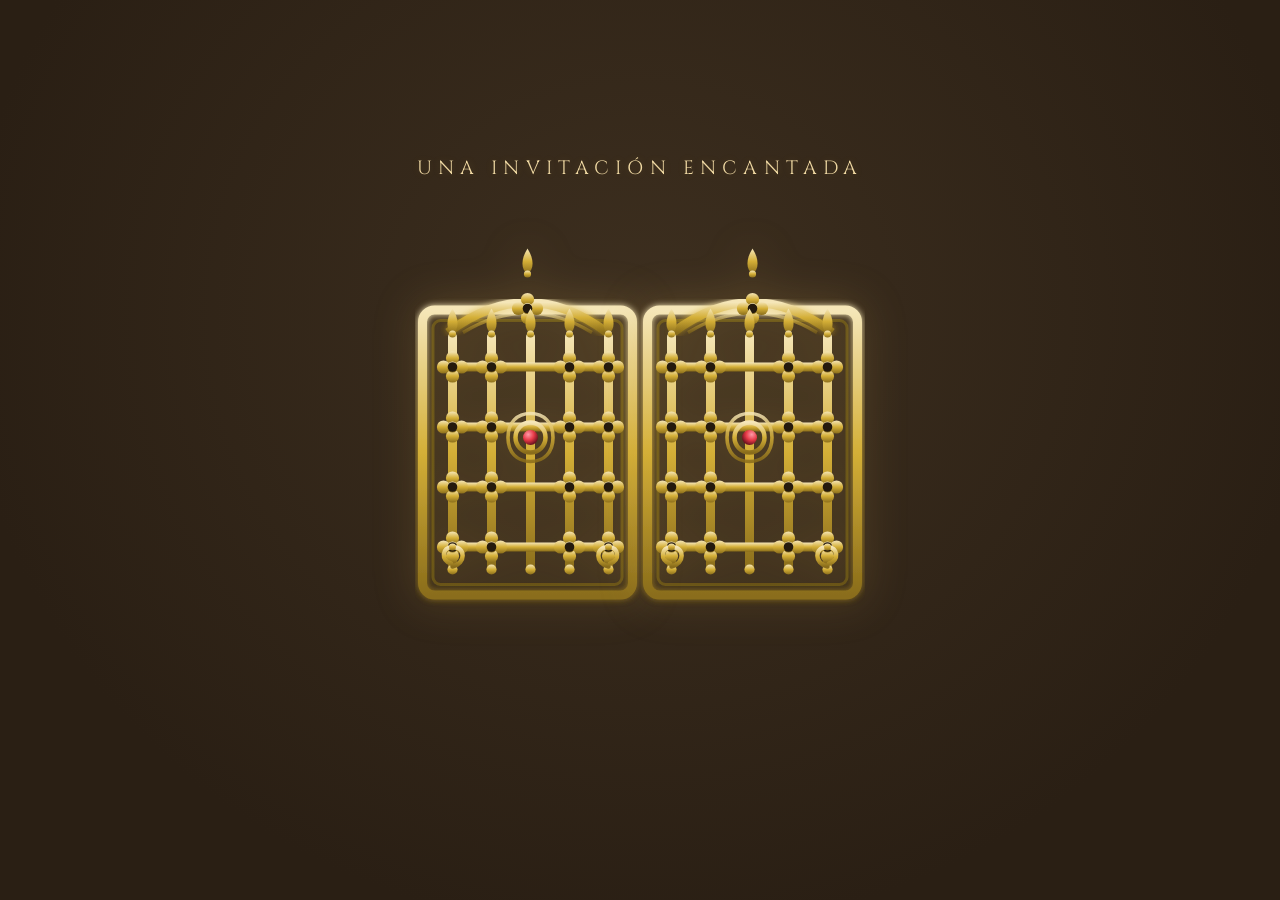
==== commit 6e958fa3: "Update index.html" ====
--- a/index.html
+++ b/index.html
@@ -1,4 +1,5 @@
 <!DOCTYPE html>
+
 <html lang="es">
 <head>
   <meta charset="UTF-8">
@@ -33,6 +34,16 @@
   <div id="loading-veil-main" style="position:fixed; inset:0; z-index:9999; background-color:#0e0a18; background-image:url('archivos/bella.jpg'); background-size:cover; background-position:center; opacity:1; transition:opacity 0.6s ease; pointer-events:none;"></div>
 
   <div id="bg"></div>
+
+  <!-- BRILLOS DEL VIDEO (no intrusivos) -->
+  <div class="video-shine-overlay left"></div>
+  <div class="video-shine-overlay right"></div>
+  <div class="video-shine-overlay top"></div>
+  <div class="video-shine-overlay bottom"></div>
+
+  <!-- FLASH DE REJA Y BELLA -->
+  <div id="portal-flash"></div>
+  <div id="bella-flash"></div>
 
   <!-- PORTAL / REJA -->
   <div id="portal" role="dialog" aria-label="Puerta de entrada">
--- a/style-principal.css
+++ b/style-principal.css
@@ -116,6 +116,112 @@
   display: none !important;
 }
 
+/* ===== KEYFRAMES PARA BRILLOS (FLASHES) ===== */
+@keyframes flash-pantalla-reja {
+  0% { opacity: 0; }
+  50% { opacity: 0.8; }
+  100% { opacity: 0; }
+}
+
+@keyframes flash-pantalla-bella {
+  0% { opacity: 0; }
+  50% { opacity: 0.75; }
+  100% { opacity: 0; }
+}
+
+@keyframes shine-left {
+  0% { opacity: 0; left: -100%; }
+  50% { opacity: 0.6; left: 50%; }
+  100% { opacity: 0; left: 100%; }
+}
+
+@keyframes shine-right {
+  0% { opacity: 0; right: -100%; }
+  50% { opacity: 0.6; right: 50%; }
+  100% { opacity: 0; right: 100%; }
+}
+
+@keyframes shine-top {
+  0% { opacity: 0; top: -100%; }
+  50% { opacity: 0.5; top: 50%; }
+  100% { opacity: 0; top: 100%; }
+}
+
+@keyframes shine-bottom {
+  0% { opacity: 0; bottom: -100%; }
+  50% { opacity: 0.5; bottom: 50%; }
+  100% { opacity: 0; bottom: 100%; }
+}
+
+/* Flash de pantalla al tocar reja */
+#portal-flash {
+  position: fixed;
+  inset: 0;
+  z-index: 70;
+  background: radial-gradient(ellipse at center, rgba(212, 175, 55, 0.9) 0%, transparent 70%);
+  pointer-events: none;
+  display: none;
+  animation: flash-pantalla-reja 0.6s ease-out forwards;
+}
+
+#portal-flash.active {
+  display: block;
+}
+
+/* Flash de pantalla antes de bella.jpg */
+#bella-flash {
+  position: fixed;
+  inset: 0;
+  z-index: 55;
+  background: radial-gradient(ellipse at center, rgba(212, 175, 55, 0.85) 0%, transparent 75%);
+  pointer-events: none;
+  display: none;
+  animation: flash-pantalla-bella 0.5s ease-out forwards;
+}
+
+#bella-flash.active {
+  display: block;
+}
+
+/* Brillos laterales y superiores del video (no intrusivos) */
+.video-shine-overlay {
+  position: fixed;
+  z-index: 5;
+  pointer-events: none;
+}
+
+.video-shine-overlay.left {
+  top: 0;
+  left: 0;
+  width: 80px;
+  height: 100vh;
+  background: linear-gradient(to right, rgba(212, 175, 55, 0.3) 0%, transparent 100%);
+}
+
+.video-shine-overlay.right {
+  top: 0;
+  right: 0;
+  width: 80px;
+  height: 100vh;
+  background: linear-gradient(to left, rgba(212, 175, 55, 0.3) 0%, transparent 100%);
+}
+
+.video-shine-overlay.top {
+  top: 0;
+  left: 0;
+  width: 100vw;
+  height: 60px;
+  background: linear-gradient(to bottom, rgba(212, 175, 55, 0.2) 0%, transparent 100%);
+}
+
+.video-shine-overlay.bottom {
+  bottom: 0;
+  left: 0;
+  width: 100vw;
+  height: 60px;
+  background: linear-gradient(to top, rgba(212, 175, 55, 0.2) 0%, transparent 100%);
+}
+
 /* ===== PORTAL ===== */
 #portal {
   position: fixed;
@@ -124,7 +230,7 @@
   display: flex;
   align-items: center;
   justify-content: center;
-  background: radial-gradient(ellipse at 50% 35%, #0d1f4a 0%, #0a122a 75%);
+  background: radial-gradient(ellipse at 50% 35%, #3d2f1f 0%, #2a1f14 75%);
   transition: opacity 0.7s ease, visibility 0.7s ease;
   will-change: opacity, visibility;
   contain: layout style paint;
@@ -1311,7 +1417,16 @@
   transform: scale(0.95) translateY(20px);
   opacity: 0;
   transition: transform 0.3s ease, opacity 0.3s ease;
-  box-shadow: 0 0 0 2px rgba(184, 134, 11, 0.2), 0 0 0 6px rgba(26, 42, 70, 0.5), 0 0 50px rgba(184, 134, 11, 0.12), inset 0 0 60px rgba(25, 50, 100, 0.15);
+}
+/* El halo dorado suavizado (varios anillos de box-shadow encimados) se ve
+   con artefactos en PC, pero en celular se ve bien. Como la mayoría de las
+   personas abrirán el link desde el celular, se deja solo en pantallas
+   táctiles (pointer: coarse) y en PC (pointer: fine, con mouse) se queda
+   nada más con el borde simple de arriba, sin el halo. */
+@media (pointer: coarse) {
+  .modal-card {
+    box-shadow: 0 0 0 2px rgba(184, 134, 11, 0.2), 0 0 0 6px rgba(26, 42, 70, 0.5), 0 0 50px rgba(184, 134, 11, 0.12), inset 0 0 60px rgba(25, 50, 100, 0.15);
+  }
 }
 .modal-overlay.open .modal-card {
   transform: scale(1) translateY(0);
@@ -1387,10 +1502,12 @@
   aspect-ratio: 1 / 1;
   width: 100%;
   position: relative;
-  background: #12203f;
+  background: transparent;
   border-radius: 16px;
   overflow: hidden;
   margin: 0.5rem 0;
+  border: 3px solid #d4af37;
+  box-shadow: 0 0 15px rgba(212, 175, 55, 0.4), inset 0 0 10px rgba(212, 175, 55, 0.2);
 }
 
 .collage-container .collage-item {
@@ -1399,9 +1516,6 @@
   pointer-events: none;
   opacity: 0;
   object-fit: contain;
-  border-radius: 10px;
-  border: 2px solid rgba(212, 175, 55, 0.75);
-  box-shadow: 0 0 10px rgba(212, 175, 55, 0.25);
   -webkit-user-select: none;
   user-select: none;
   transition: opacity 0.6s ease, transform 0.6s ease;
@@ -1446,6 +1560,15 @@
   .modal-gustos-card { padding: 1.2rem 0.8rem; }
   .collage-container { aspect-ratio: 4/3; }
 }
+
+/* Borde redondeado y esquinas SOLO en celular. En PC (fuera de este
+   media query) las imágenes del collage se quedan tal cual, sin nada. */
+@media (max-width: 768px), (pointer: coarse) {
+  .collage-container .collage-item {
+    border-radius: 14px;
+    border: 1px solid rgba(212, 175, 55, 0.35);
+  }
+}
 @media (min-width: 768px) {
   #app { padding: 0.6rem 2rem 0; }
   #app-inner { max-width: 640px; gap: 1rem; padding: 0 0.5rem 3rem; }
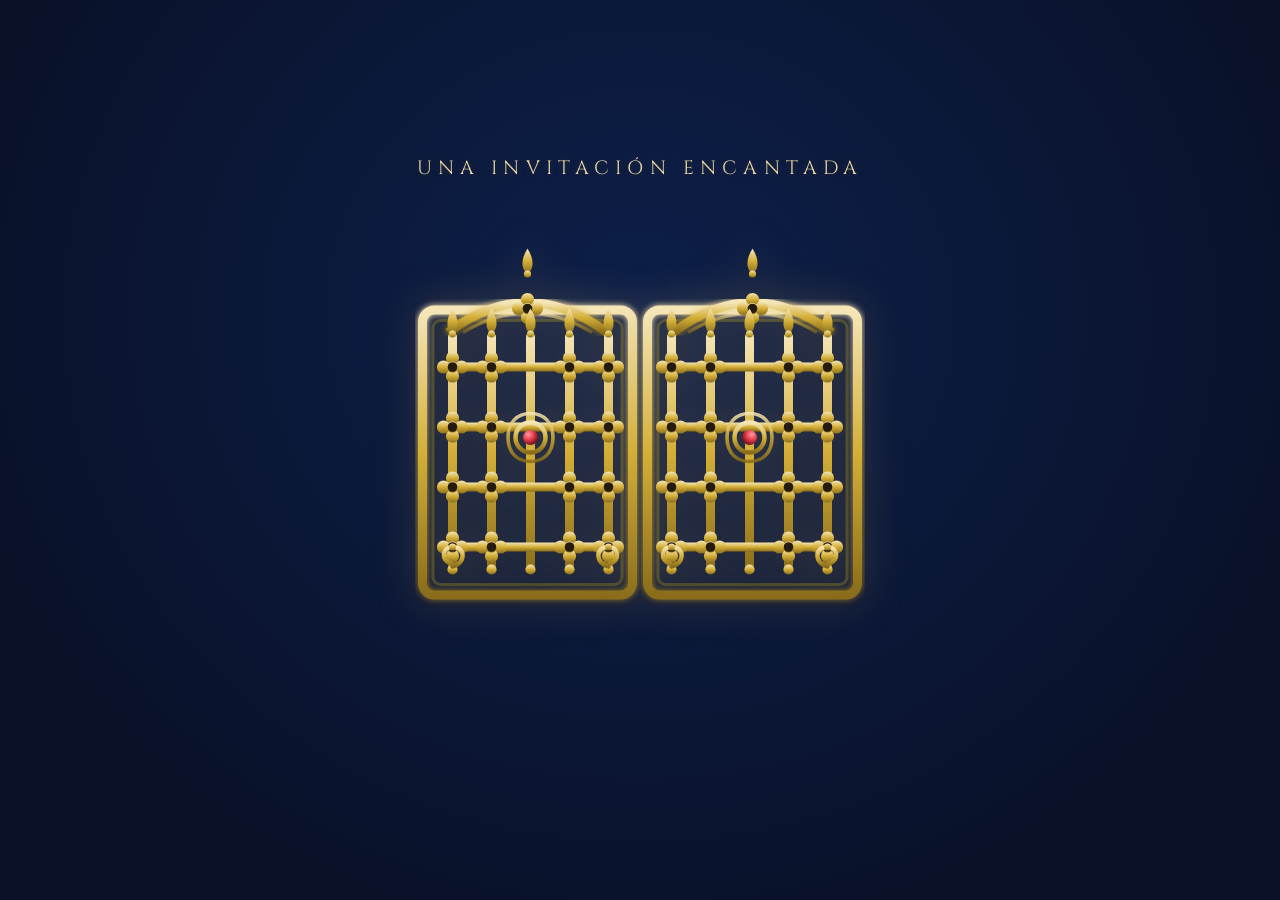
==== commit a74fdb9b: "Update index.html" ====
--- a/index.html
+++ b/index.html
@@ -1,28 +1,25 @@
 <!DOCTYPE html>
-
 <html lang="es">
 <head>
   <meta charset="UTF-8">
   <meta name="viewport" content="width=device-width, initial-scale=1.0, maximum-scale=1.0, user-scalable=no, viewport-fit=cover">
   <title>Invitación XV</title>
-  <!-- Estas etiquetas son las que hacen que, al compartir el link (WhatsApp,
-       Facebook, Messenger, etc.), aparezca una imagen/tarjeta en vez de solo
-       el link "pelón". IMPORTANTE: "og:url" y "og:image" DEBEN ser URLs
-       absolutas (con https://tu-dominio-real...), no relativas — reemplaza
-       "https://tudominio.com" por el dominio real donde quede publicada la
-       invitación (te lo pregunto en el chat porque no lo sé). También hace
-       falta que exista el archivo archivos/og-image.jpg (ideal 1200x630px). -->
+  
+  <!-- ===== ETIQUETAS PARA COMPARTIR EN REDES SOCIALES (OG IMAGE CON DOMINIO REAL) ===== -->
   <meta property="og:type" content="website" />
   <meta property="og:title" content="Invitación a mis XV años" />
   <meta property="og:description" content="Te invitamos a celebrar mis 15 años. ¡No faltes!" />
-  <meta property="og:image" content="https://tudominio.com/archivos/og-image.jpg" />
+  <!-- URL ABSOLUTA DE LA IMAGEN (USANDO TU DOMINIO) -->
+  <meta property="og:image" content="https://meliinvitacion1.ruben7pul9.workers.dev/archivos/og-image.jpg" />
   <meta property="og:image:width" content="1200" />
   <meta property="og:image:height" content="630" />
-  <meta property="og:url" content="https://tudominio.com/" />
+  <!-- URL ABSOLUTA DE LA PÁGINA -->
+  <meta property="og:url" content="https://meliinvitacion1.ruben7pul9.workers.dev/" />
   <meta name="twitter:card" content="summary_large_image" />
   <meta name="twitter:title" content="Invitación a mis XV años" />
   <meta name="twitter:description" content="Te invitamos a celebrar mis 15 años. ¡No faltes!" />
-  <meta name="twitter:image" content="https://tudominio.com/archivos/og-image.jpg" />
+  <meta name="twitter:image" content="https://meliinvitacion1.ruben7pul9.workers.dev/archivos/og-image.jpg" />
+  
   <link rel="preconnect" href="https://fonts.googleapis.com">
   <link rel="preconnect" href="https://fonts.gstatic.com" crossorigin>
   <link href="https://fonts.googleapis.com/css2?family=Cinzel:wght@400;600;700&family=Cormorant+Garamond:ital,wght@0,400;0,500;0,600;1,400&family=Pinyon+Script&display=swap" rel="stylesheet">
@@ -34,16 +31,6 @@
   <div id="loading-veil-main" style="position:fixed; inset:0; z-index:9999; background-color:#0e0a18; background-image:url('archivos/bella.jpg'); background-size:cover; background-position:center; opacity:1; transition:opacity 0.6s ease; pointer-events:none;"></div>
 
   <div id="bg"></div>
-
-  <!-- BRILLOS DEL VIDEO (no intrusivos) -->
-  <div class="video-shine-overlay left"></div>
-  <div class="video-shine-overlay right"></div>
-  <div class="video-shine-overlay top"></div>
-  <div class="video-shine-overlay bottom"></div>
-
-  <!-- FLASH DE REJA Y BELLA -->
-  <div id="portal-flash"></div>
-  <div id="bella-flash"></div>
 
   <!-- PORTAL / REJA -->
   <div id="portal" role="dialog" aria-label="Puerta de entrada">
--- a/style-principal.css
+++ b/style-principal.css
@@ -1,5 +1,5 @@
 /* ============================================================
-   🌹 INVITACIÓN XV – ESTILOS OPTIMIZADOS (CON COLLAGE MEJORADO)
+   🌹 INVITACIÓN XV – ESTILOS OPTIMIZADOS (ADORNOS DORADOS)
    ============================================================ */
 
 :root {
@@ -116,112 +116,6 @@
   display: none !important;
 }
 
-/* ===== KEYFRAMES PARA BRILLOS (FLASHES) ===== */
-@keyframes flash-pantalla-reja {
-  0% { opacity: 0; }
-  50% { opacity: 0.8; }
-  100% { opacity: 0; }
-}
-
-@keyframes flash-pantalla-bella {
-  0% { opacity: 0; }
-  50% { opacity: 0.75; }
-  100% { opacity: 0; }
-}
-
-@keyframes shine-left {
-  0% { opacity: 0; left: -100%; }
-  50% { opacity: 0.6; left: 50%; }
-  100% { opacity: 0; left: 100%; }
-}
-
-@keyframes shine-right {
-  0% { opacity: 0; right: -100%; }
-  50% { opacity: 0.6; right: 50%; }
-  100% { opacity: 0; right: 100%; }
-}
-
-@keyframes shine-top {
-  0% { opacity: 0; top: -100%; }
-  50% { opacity: 0.5; top: 50%; }
-  100% { opacity: 0; top: 100%; }
-}
-
-@keyframes shine-bottom {
-  0% { opacity: 0; bottom: -100%; }
-  50% { opacity: 0.5; bottom: 50%; }
-  100% { opacity: 0; bottom: 100%; }
-}
-
-/* Flash de pantalla al tocar reja */
-#portal-flash {
-  position: fixed;
-  inset: 0;
-  z-index: 70;
-  background: radial-gradient(ellipse at center, rgba(212, 175, 55, 0.9) 0%, transparent 70%);
-  pointer-events: none;
-  display: none;
-  animation: flash-pantalla-reja 0.6s ease-out forwards;
-}
-
-#portal-flash.active {
-  display: block;
-}
-
-/* Flash de pantalla antes de bella.jpg */
-#bella-flash {
-  position: fixed;
-  inset: 0;
-  z-index: 55;
-  background: radial-gradient(ellipse at center, rgba(212, 175, 55, 0.85) 0%, transparent 75%);
-  pointer-events: none;
-  display: none;
-  animation: flash-pantalla-bella 0.5s ease-out forwards;
-}
-
-#bella-flash.active {
-  display: block;
-}
-
-/* Brillos laterales y superiores del video (no intrusivos) */
-.video-shine-overlay {
-  position: fixed;
-  z-index: 5;
-  pointer-events: none;
-}
-
-.video-shine-overlay.left {
-  top: 0;
-  left: 0;
-  width: 80px;
-  height: 100vh;
-  background: linear-gradient(to right, rgba(212, 175, 55, 0.3) 0%, transparent 100%);
-}
-
-.video-shine-overlay.right {
-  top: 0;
-  right: 0;
-  width: 80px;
-  height: 100vh;
-  background: linear-gradient(to left, rgba(212, 175, 55, 0.3) 0%, transparent 100%);
-}
-
-.video-shine-overlay.top {
-  top: 0;
-  left: 0;
-  width: 100vw;
-  height: 60px;
-  background: linear-gradient(to bottom, rgba(212, 175, 55, 0.2) 0%, transparent 100%);
-}
-
-.video-shine-overlay.bottom {
-  bottom: 0;
-  left: 0;
-  width: 100vw;
-  height: 60px;
-  background: linear-gradient(to top, rgba(212, 175, 55, 0.2) 0%, transparent 100%);
-}
-
 /* ===== PORTAL ===== */
 #portal {
   position: fixed;
@@ -230,7 +124,7 @@
   display: flex;
   align-items: center;
   justify-content: center;
-  background: radial-gradient(ellipse at 50% 35%, #3d2f1f 0%, #2a1f14 75%);
+  background: radial-gradient(ellipse at 50% 35%, #0d1f4a 0%, #0a122a 75%);
   transition: opacity 0.7s ease, visibility 0.7s ease;
   will-change: opacity, visibility;
   contain: layout style paint;
@@ -475,7 +369,7 @@
   }
 }
 
-/* ===== SECCIONES ===== */
+/* ===== SECCIONES CON ADORNOS DORADOS ===== */
 .seccion {
   width: 100%;
   background: rgba(10, 18, 34, 0.55);
@@ -495,6 +389,37 @@
   backface-visibility: hidden;
   contain: layout style paint;
 }
+
+/* ===== ADORNO DORADO SUPERIOR (borde superior de la sección) ===== */
+.seccion::before {
+  content: '✧';
+  position: absolute;
+  top: -12px;
+  left: 50%;
+  transform: translateX(-50%);
+  font-size: 1.2rem;
+  color: #d4af37;
+  background: transparent;
+  text-shadow: 0 0 12px rgba(212, 175, 55, 0.5);
+  z-index: 2;
+  line-height: 1;
+  pointer-events: none;
+}
+
+/* ===== ADORNO DORADO INFERIOR (debajo del título) ===== */
+.seccion h2::after {
+  content: '✧';
+  position: absolute;
+  bottom: -12px;
+  left: 50%;
+  transform: translateX(-50%);
+  font-size: 1.2rem;
+  color: #d4af37;
+  background: transparent;
+  text-shadow: 0 0 12px rgba(212, 175, 55, 0.5);
+  line-height: 1;
+}
+
 .seccion.visible {
   opacity: 1;
   transform: translate3d(0, 0, 0);
@@ -603,9 +528,6 @@
   border-bottom: 2px solid rgba(212, 175, 55, 0.2);
   position: relative;
 }
-.seccion h2::after {
-  content: '';
-}
 
 .seccion-subtitulo {
   font-family: var(--script);
@@ -674,7 +596,7 @@
   font-family: var(--serif-display);
   letter-spacing: 0.32em;
   text-transform: uppercase;
-  font-size: 0.8rem;
+  font-size: 1.2rem;
   color: #d4af37 !important;
 }
 .top-btn {
@@ -857,14 +779,7 @@
 }
 
 .advertencia {
-  font-size: clamp(0.75rem, 1.5vw, 0.9rem);
-  color: #ffcc66;
-  text-align: center;
-  margin-top: 0.5rem;
-  padding: 0.2rem 0.5rem;
-  border-top: 1px dashed rgba(212, 175, 55, 0.2);
-  font-style: italic;
-  opacity: 0.9;
+  display: none !important;
 }
 
 .calendario-container {
@@ -1040,15 +955,7 @@
   color: #fae3a0;
 }
 .itinerario-nota {
-  font-family: var(--serif-body);
-  font-size: clamp(0.8rem, 1.5vw, 0.95rem);
-  color: #e0cfa0;
-  text-align: center;
-  margin-top: 1rem;
-  padding-top: 0.5rem;
-  border-top: 1px solid rgba(212, 175, 55, 0.2);
-  font-style: italic;
-  opacity: 0.8;
+  display: none !important;
 }
 
 .clock {
@@ -1236,11 +1143,7 @@
   margin: 0.6rem 0;
 }
 .libro-firmas-nota {
-  font-size: clamp(0.8rem, 1.8vw, 1rem);
-  color: #e0cfa0;
-  margin-top: 0.6rem;
-  opacity: 0.8;
-  font-style: italic;
+  display: none !important;
 }
 .libro-firmas-contenido .btn-mapa {
   display: inline-block;
@@ -1350,6 +1253,7 @@
   margin-top: 0.2rem;
 }
 
+/* ===== SEPARADOR CON ADORNO DORADO ===== */
 .divider-thin {
   height: 2px;
   background: linear-gradient(90deg, transparent, #d4af37, #fae3a0, #d4af37, transparent);
@@ -1359,15 +1263,17 @@
   position: relative;
 }
 .divider-thin::before {
-  content: '🌹';
+  content: '✧';
   position: absolute;
   top: 50%;
   left: 50%;
   transform: translate(-50%, -50%);
-  background: #0d1424;
+  background: transparent;
   padding: 0 8px;
   color: #d4af37;
-  font-size: 0.9rem;
+  font-size: 1.2rem;
+  text-shadow: 0 0 12px rgba(212, 175, 55, 0.5);
+  line-height: 1;
 }
 
 /* ============================================================
@@ -1418,11 +1324,6 @@
   opacity: 0;
   transition: transform 0.3s ease, opacity 0.3s ease;
 }
-/* El halo dorado suavizado (varios anillos de box-shadow encimados) se ve
-   con artefactos en PC, pero en celular se ve bien. Como la mayoría de las
-   personas abrirán el link desde el celular, se deja solo en pantallas
-   táctiles (pointer: coarse) y en PC (pointer: fine, con mouse) se queda
-   nada más con el borde simple de arriba, sin el halo. */
 @media (pointer: coarse) {
   .modal-card {
     box-shadow: 0 0 0 2px rgba(184, 134, 11, 0.2), 0 0 0 6px rgba(26, 42, 70, 0.5), 0 0 50px rgba(184, 134, 11, 0.12), inset 0 0 60px rgba(25, 50, 100, 0.15);
@@ -1474,7 +1375,7 @@
   position: relative;
 }
 .modal-card h2::after {
-  content: '🌹';
+  content: '✧';
   position: absolute;
   bottom: -12px;
   left: 50%;
@@ -1496,6 +1397,7 @@
   text-shadow: 0 0 15px rgba(212, 175, 55, 0.1);
 }
 
+/* ===== CONTENEDOR DEL COLLAGE: SIEMPRE BORDE DORADO ===== */
 .collage-container {
   flex: 1;
   min-height: 0;
@@ -1503,22 +1405,35 @@
   width: 100%;
   position: relative;
   background: transparent;
-  border-radius: 16px;
   overflow: hidden;
   margin: 0.5rem 0;
-  border: 3px solid #d4af37;
-  box-shadow: 0 0 15px rgba(212, 175, 55, 0.4), inset 0 0 10px rgba(212, 175, 55, 0.2);
-}
-
+  border: 3px solid #b8860b;
+  border-radius: 16px;
+  box-shadow: 0 0 0 2px rgba(184, 134, 11, 0.15), 0 0 30px rgba(184, 134, 11, 0.1);
+}
+
+/* ===== IMÁGENES DEL COLLAGE: borde suave solo en móvil ===== */
 .collage-container .collage-item {
   position: absolute;
   display: block;
   pointer-events: none;
-  opacity: 0;
+  opacity: 1;
   object-fit: contain;
   -webkit-user-select: none;
   user-select: none;
-  transition: opacity 0.6s ease, transform 0.6s ease;
+  /* sin borde en PC */
+  border: none;
+  border-radius: 0;
+  box-shadow: none;
+}
+
+/* En dispositivos táctiles (móviles) se añade borde dorado suave y sutil */
+@media (pointer: coarse) {
+  .collage-container .collage-item {
+    border: 1px solid rgba(184, 134, 11, 0.4);
+    border-radius: 6px;
+    box-shadow: 0 0 8px rgba(184, 134, 11, 0.15);
+  }
 }
 
 .modal-gustos-card::-webkit-scrollbar {
@@ -1542,7 +1457,7 @@
   #app-inner { gap: 0.6rem; padding: 0 0.2rem 2rem; }
   h1#nombre-hero { font-size: clamp(8.1rem, 30cqw, 9.6rem); }
   .frase-inline { font-size: clamp(1.3rem, 3.8cqw, 1.5rem); }
-  #app-top .eyebrow { font-size: 0.7rem; }
+  #app-top .eyebrow { font-size: 1rem; }
   .top-btn { font-size: 1.1rem; min-width: 32px; height: 32px; }
   .seccion { padding: 1rem 0.8rem; }
   .clock .unit .circle-wrap { width: 45px; height: 45px; }
@@ -1560,15 +1475,6 @@
   .modal-gustos-card { padding: 1.2rem 0.8rem; }
   .collage-container { aspect-ratio: 4/3; }
 }
-
-/* Borde redondeado y esquinas SOLO en celular. En PC (fuera de este
-   media query) las imágenes del collage se quedan tal cual, sin nada. */
-@media (max-width: 768px), (pointer: coarse) {
-  .collage-container .collage-item {
-    border-radius: 14px;
-    border: 1px solid rgba(212, 175, 55, 0.35);
-  }
-}
 @media (min-width: 768px) {
   #app { padding: 0.6rem 2rem 0; }
   #app-inner { max-width: 640px; gap: 1rem; padding: 0 0.5rem 3rem; }
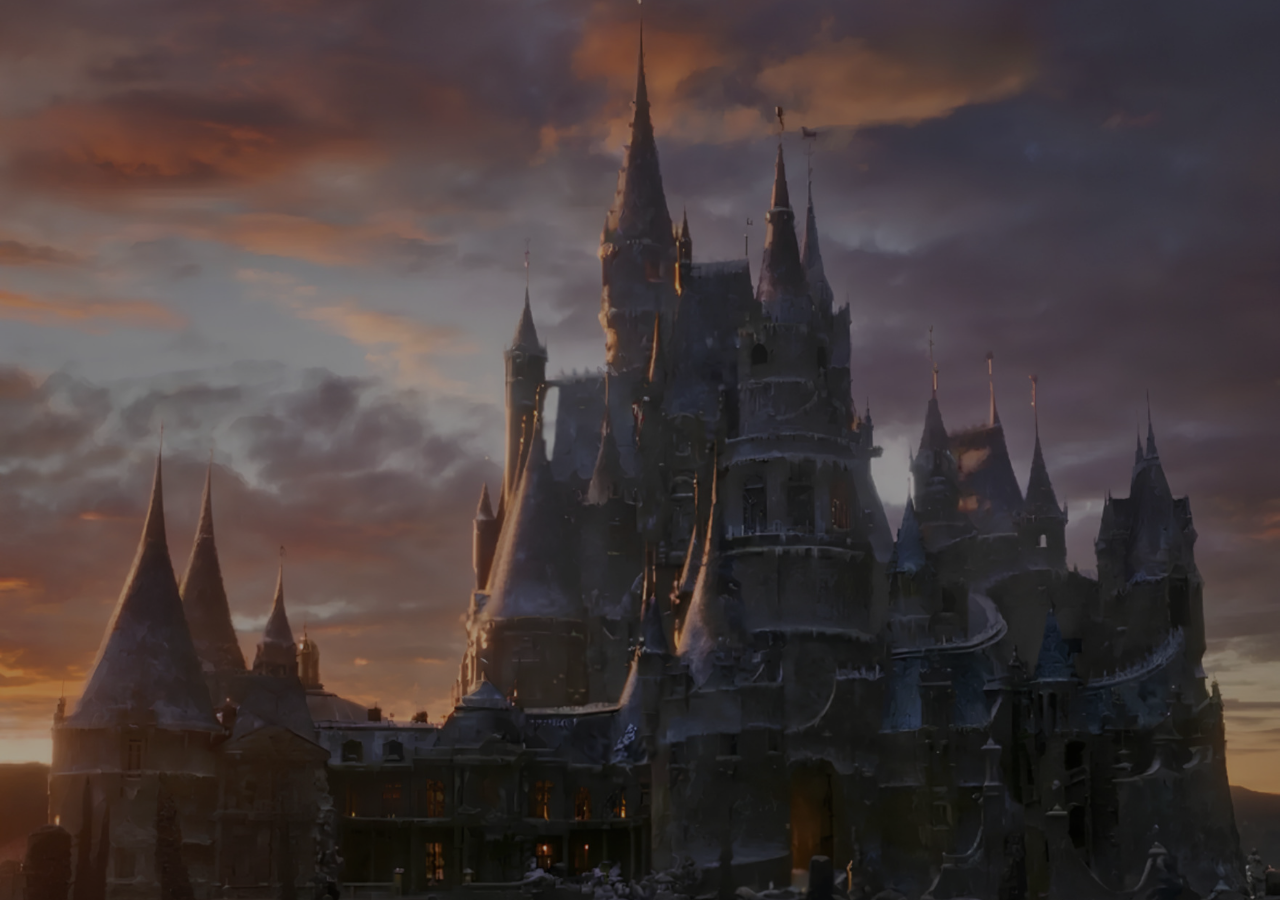
==== commit 9e26c1e1: "Update index.html" ====
--- a/index.html
+++ b/index.html
@@ -4,256 +4,256 @@
   <meta charset="UTF-8">
   <meta name="viewport" content="width=device-width, initial-scale=1.0, maximum-scale=1.0, user-scalable=no, viewport-fit=cover">
   <title>Invitación XV</title>
-  
-  <!-- ===== ETIQUETAS PARA COMPARTIR EN REDES SOCIALES (OG IMAGE CON DOMINIO REAL) ===== -->
-  <meta property="og:type" content="website" />
+  <script>
+    if (location.search.indexOf('volver=1') !== -1) {
+      document.documentElement.classList.add('sin-reja');
+    }
+  </script>
   <meta property="og:title" content="Invitación a mis XV años" />
   <meta property="og:description" content="Te invitamos a celebrar mis 15 años. ¡No faltes!" />
-  <!-- URL ABSOLUTA DE LA IMAGEN (USANDO TU DOMINIO) -->
   <meta property="og:image" content="https://meliinvitacion1.ruben7pul9.workers.dev/archivos/og-image.jpg" />
-  <meta property="og:image:width" content="1200" />
-  <meta property="og:image:height" content="630" />
-  <!-- URL ABSOLUTA DE LA PÁGINA -->
-  <meta property="og:url" content="https://meliinvitacion1.ruben7pul9.workers.dev/" />
+  <meta property="og:url" content="https://meliinvitacion1.ruben7pul9.workers.dev/invitacion" />
   <meta name="twitter:card" content="summary_large_image" />
-  <meta name="twitter:title" content="Invitación a mis XV años" />
-  <meta name="twitter:description" content="Te invitamos a celebrar mis 15 años. ¡No faltes!" />
-  <meta name="twitter:image" content="https://meliinvitacion1.ruben7pul9.workers.dev/archivos/og-image.jpg" />
-  
   <link rel="preconnect" href="https://fonts.googleapis.com">
   <link rel="preconnect" href="https://fonts.gstatic.com" crossorigin>
   <link href="https://fonts.googleapis.com/css2?family=Cinzel:wght@400;600;700&family=Cormorant+Garamond:ital,wght@0,400;0,500;0,600;1,400&family=Pinyon+Script&display=swap" rel="stylesheet">
-  <link rel="stylesheet" href="style-principal.css?v=20260815">
+  <link rel="stylesheet" href="../style-principal.css?v=20260815">
   <link rel="icon" href="data:image/svg+xml,<svg xmlns='http://www.w3.org/2000/svg' viewBox='0 0 100 100'><text y='.9em' font-size='90'>🌹</text></svg>">
 </head>
 <body>
   <!-- Cortina de carga -->
-  <div id="loading-veil-main" style="position:fixed; inset:0; z-index:9999; background-color:#0e0a18; background-image:url('archivos/bella.jpg'); background-size:cover; background-position:center; opacity:1; transition:opacity 0.6s ease; pointer-events:none;"></div>
+  <div id="loading-veil-main" style="position:fixed; inset:0; z-index:9999; background-color:#0e0a18; background-image:url('../archivos/bella.jpg'); background-size:cover; background-position:center; opacity:1; transition:opacity 0.6s ease; pointer-events:none;"></div>
 
   <div id="bg"></div>
 
-  <!-- PORTAL / REJA -->
-  <div id="portal" role="dialog" aria-label="Puerta de entrada">
-    <video id="video-portal" autoplay loop muted playsinline>
-      <source src="archivos/mar2.mp4" type="video/mp4">
-      <source src="archivos/mar2.webm" type="video/webm">
-    </video>
-    <div class="portal-inner">
-      <span class="eyebrow gold-text">Una invitación encantada</span>
-      <div class="gate-wrapper" id="gate-wrapper" role="button" tabindex="0" aria-label="Abrir la reja">
-        <!-- Hoja izquierda -->
-        <div class="gate-leaf gate-left" aria-hidden="true">
-          <svg viewBox="0 0 150 200" width="100%" height="100%">
-            <defs>
-              <linearGradient id="goldGrad" x1="0" y1="0" x2="0" y2="1">
-                <stop offset="0%" stop-color="#f5e6b8"/>
-                <stop offset="50%" stop-color="#d4af37"/>
-                <stop offset="100%" stop-color="#8a6d1b"/>
-              </linearGradient>
-              <radialGradient id="rubyGrad" cx="35%" cy="30%" r="70%">
-                <stop offset="0%" stop-color="#ff9aa8"/>
-                <stop offset="55%" stop-color="#e63946"/>
-                <stop offset="100%" stop-color="#6e1320"/>
-              </radialGradient>
-              <filter id="glow">
-                <feGaussianBlur stdDeviation="2" result="blur"/>
-                <feMerge><feMergeNode in="blur"/><feMergeNode in="SourceGraphic"/></feMerge>
-              </filter>
-              <g id="rosette">
-                <circle cx="0" cy="-6" r="4.4" fill="url(#goldGrad)"/>
-                <circle cx="6" cy="0" r="4.4" fill="url(#goldGrad)"/>
-                <circle cx="0" cy="6" r="4.4" fill="url(#goldGrad)"/>
-                <circle cx="-6" cy="0" r="4.4" fill="url(#goldGrad)"/>
-                <circle cx="0" cy="0" r="3.2" fill="#241a0d" stroke="url(#goldGrad)" stroke-width="1"/>
-              </g>
-              <g id="finial">
-                <path d="M0,-16 C-4.5,-9 -4.5,-2 0,1 C4.5,-2 4.5,-9 0,-16 Z" fill="url(#goldGrad)"/>
-                <circle cx="0" cy="1" r="2.4" fill="url(#goldGrad)"/>
-              </g>
-              <g id="scroll">
-                <path d="M0,0 C9,-2 9,-13 0,-13 C-7,-13 -8,-4 -1,-2" fill="none" stroke="url(#goldGrad)" stroke-width="3" stroke-linecap="round"/>
-                <circle cx="0" cy="-13" r="2.3" fill="url(#goldGrad)"/>
-              </g>
-              <g id="scrollR">
-                <path d="M0,0 C-9,-2 -9,-13 0,-13 C7,-13 8,-4 1,-2" fill="none" stroke="url(#goldGrad)" stroke-width="3" stroke-linecap="round"/>
-                <circle cx="0" cy="-13" r="2.3" fill="url(#goldGrad)"/>
-              </g>
-            </defs>
-            <rect x="5" y="5" width="140" height="190" rx="8" fill="none" stroke="url(#goldGrad)" stroke-width="6" filter="url(#glow)"/>
-            <rect x="12" y="12" width="126" height="176" rx="5" fill="none" stroke="rgba(255,215,0,0.2)" stroke-width="2"/>
-            <path d="M22 20 Q75 -20 128 20" fill="none" stroke="url(#goldGrad)" stroke-width="6" filter="url(#glow)"/>
-            <path d="M32 20 Q75 -6 118 20" fill="none" stroke="url(#goldGrad)" stroke-width="2.2" opacity="0.6"/>
-            <use href="#finial" x="75" y="-20"/>
-            <use href="#rosette" x="75" y="4"/>
-            <rect x="22" y="20" width="6" height="160" rx="3" fill="url(#goldGrad)"/>
-            <rect x="48" y="20" width="6" height="160" rx="3" fill="url(#goldGrad)"/>
-            <rect x="74" y="20" width="6" height="160" rx="3" fill="url(#goldGrad)"/>
-            <rect x="100" y="20" width="6" height="160" rx="3" fill="url(#goldGrad)"/>
-            <rect x="126" y="20" width="6" height="160" rx="3" fill="url(#goldGrad)"/>
-            <use href="#finial" x="25" y="20"/>
-            <use href="#finial" x="51" y="20"/>
-            <use href="#finial" x="77" y="20"/>
-            <use href="#finial" x="103" y="20"/>
-            <use href="#finial" x="129" y="20"/>
-            <circle cx="25" cy="178" r="3.4" fill="url(#goldGrad)"/>
-            <circle cx="51" cy="178" r="3.4" fill="url(#goldGrad)"/>
-            <circle cx="77" cy="178" r="3.4" fill="url(#goldGrad)"/>
-            <circle cx="103" cy="178" r="3.4" fill="url(#goldGrad)"/>
-            <circle cx="129" cy="178" r="3.4" fill="url(#goldGrad)"/>
-            <rect x="15" y="40" width="120" height="6" rx="3" fill="url(#goldGrad)"/>
-            <rect x="15" y="80" width="120" height="6" rx="3" fill="url(#goldGrad)"/>
-            <rect x="15" y="120" width="120" height="6" rx="3" fill="url(#goldGrad)"/>
-            <rect x="15" y="160" width="120" height="6" rx="3" fill="url(#goldGrad)"/>
-            <use href="#rosette" x="25" y="43"/>
-            <use href="#rosette" x="51" y="43"/>
-            <use href="#rosette" x="103" y="43"/>
-            <use href="#rosette" x="129" y="43"/>
-            <use href="#rosette" x="25" y="83"/>
-            <use href="#rosette" x="51" y="83"/>
-            <use href="#rosette" x="103" y="83"/>
-            <use href="#rosette" x="129" y="83"/>
-            <use href="#rosette" x="25" y="123"/>
-            <use href="#rosette" x="51" y="123"/>
-            <use href="#rosette" x="103" y="123"/>
-            <use href="#rosette" x="129" y="123"/>
-            <use href="#rosette" x="25" y="163"/>
-            <use href="#rosette" x="51" y="163"/>
-            <use href="#rosette" x="103" y="163"/>
-            <use href="#rosette" x="129" y="163"/>
-            <path d="M77 74 C86 74 92 80 92 90 C92 100 86 106 77 106 C68 106 62 100 62 90 C62 80 68 74 77 74 Z" fill="none" stroke="url(#goldGrad)" stroke-width="2.4" opacity="0.85"/>
-            <circle cx="77" cy="90" r="10" fill="none" stroke="url(#goldGrad)" stroke-width="3"/>
-            <circle cx="77" cy="90" r="5" fill="url(#rubyGrad)"/>
-            <use href="#scroll" x="25" y="176"/>
-            <use href="#scrollR" x="129" y="176"/>
-          </svg>
-        </div>
-        <!-- Hoja derecha -->
-        <div class="gate-leaf gate-right" aria-hidden="true">
-          <svg viewBox="0 0 150 200" width="100%" height="100%">
-            <defs>
-              <linearGradient id="goldGrad2" x1="0" y1="0" x2="0" y2="1">
-                <stop offset="0%" stop-color="#f5e6b8"/>
-                <stop offset="50%" stop-color="#d4af37"/>
-                <stop offset="100%" stop-color="#8a6d1b"/>
-              </linearGradient>
-              <radialGradient id="rubyGrad2" cx="35%" cy="30%" r="70%">
-                <stop offset="0%" stop-color="#ff9aa8"/>
-                <stop offset="55%" stop-color="#e63946"/>
-                <stop offset="100%" stop-color="#6e1320"/>
-              </radialGradient>
-              <filter id="glow2">
-                <feGaussianBlur stdDeviation="2" result="blur"/>
-                <feMerge><feMergeNode in="blur"/><feMergeNode in="SourceGraphic"/></feMerge>
-              </filter>
-              <g id="rosette2">
-                <circle cx="0" cy="-6" r="4.4" fill="url(#goldGrad2)"/>
-                <circle cx="6" cy="0" r="4.4" fill="url(#goldGrad2)"/>
-                <circle cx="0" cy="6" r="4.4" fill="url(#goldGrad2)"/>
-                <circle cx="-6" cy="0" r="4.4" fill="url(#goldGrad2)"/>
-                <circle cx="0" cy="0" r="3.2" fill="#241a0d" stroke="url(#goldGrad2)" stroke-width="1"/>
-              </g>
-              <g id="finial2">
-                <path d="M0,-16 C-4.5,-9 -4.5,-2 0,1 C4.5,-2 4.5,-9 0,-16 Z" fill="url(#goldGrad2)"/>
-                <circle cx="0" cy="1" r="2.4" fill="url(#goldGrad2)"/>
-              </g>
-              <g id="scroll2">
-                <path d="M0,0 C9,-2 9,-13 0,-13 C-7,-13 -8,-4 -1,-2" fill="none" stroke="url(#goldGrad2)" stroke-width="3" stroke-linecap="round"/>
-                <circle cx="0" cy="-13" r="2.3" fill="url(#goldGrad2)"/>
-              </g>
-              <g id="scrollR2">
-                <path d="M0,0 C-9,-2 -9,-13 0,-13 C7,-13 8,-4 1,-2" fill="none" stroke="url(#goldGrad2)" stroke-width="3" stroke-linecap="round"/>
-                <circle cx="0" cy="-13" r="2.3" fill="url(#goldGrad2)"/>
-              </g>
-            </defs>
-            <rect x="5" y="5" width="140" height="190" rx="8" fill="none" stroke="url(#goldGrad2)" stroke-width="6" filter="url(#glow2)"/>
-            <rect x="12" y="12" width="126" height="176" rx="5" fill="none" stroke="rgba(255,215,0,0.2)" stroke-width="2"/>
-            <path d="M22 20 Q75 -20 128 20" fill="none" stroke="url(#goldGrad2)" stroke-width="6" filter="url(#glow2)"/>
-            <path d="M32 20 Q75 -6 118 20" fill="none" stroke="url(#goldGrad2)" stroke-width="2.2" opacity="0.6"/>
-            <use href="#finial2" x="75" y="-20"/>
-            <use href="#rosette2" x="75" y="4"/>
-            <rect x="22" y="20" width="6" height="160" rx="3" fill="url(#goldGrad2)"/>
-            <rect x="48" y="20" width="6" height="160" rx="3" fill="url(#goldGrad2)"/>
-            <rect x="74" y="20" width="6" height="160" rx="3" fill="url(#goldGrad2)"/>
-            <rect x="100" y="20" width="6" height="160" rx="3" fill="url(#goldGrad2)"/>
-            <rect x="126" y="20" width="6" height="160" rx="3" fill="url(#goldGrad2)"/>
-            <use href="#finial2" x="25" y="20"/>
-            <use href="#finial2" x="51" y="20"/>
-            <use href="#finial2" x="77" y="20"/>
-            <use href="#finial2" x="103" y="20"/>
-            <use href="#finial2" x="129" y="20"/>
-            <circle cx="25" cy="178" r="3.4" fill="url(#goldGrad2)"/>
-            <circle cx="51" cy="178" r="3.4" fill="url(#goldGrad2)"/>
-            <circle cx="77" cy="178" r="3.4" fill="url(#goldGrad2)"/>
-            <circle cx="103" cy="178" r="3.4" fill="url(#goldGrad2)"/>
-            <circle cx="129" cy="178" r="3.4" fill="url(#goldGrad2)"/>
-            <rect x="15" y="40" width="120" height="6" rx="3" fill="url(#goldGrad2)"/>
-            <rect x="15" y="80" width="120" height="6" rx="3" fill="url(#goldGrad2)"/>
-            <rect x="15" y="120" width="120" height="6" rx="3" fill="url(#goldGrad2)"/>
-            <rect x="15" y="160" width="120" height="6" rx="3" fill="url(#goldGrad2)"/>
-            <use href="#rosette2" x="25" y="43"/>
-            <use href="#rosette2" x="51" y="43"/>
-            <use href="#rosette2" x="103" y="43"/>
-            <use href="#rosette2" x="129" y="43"/>
-            <use href="#rosette2" x="25" y="83"/>
-            <use href="#rosette2" x="51" y="83"/>
-            <use href="#rosette2" x="103" y="83"/>
-            <use href="#rosette2" x="129" y="83"/>
-            <use href="#rosette2" x="25" y="123"/>
-            <use href="#rosette2" x="51" y="123"/>
-            <use href="#rosette2" x="103" y="123"/>
-            <use href="#rosette2" x="129" y="123"/>
-            <use href="#rosette2" x="25" y="163"/>
-            <use href="#rosette2" x="51" y="163"/>
-            <use href="#rosette2" x="103" y="163"/>
-            <use href="#rosette2" x="129" y="163"/>
-            <path d="M77 74 C86 74 92 80 92 90 C92 100 86 106 77 106 C68 106 62 100 62 90 C62 80 68 74 77 74 Z" fill="none" stroke="url(#goldGrad2)" stroke-width="2.4" opacity="0.85"/>
-            <circle cx="77" cy="90" r="10" fill="none" stroke="url(#goldGrad2)" stroke-width="3"/>
-            <circle cx="77" cy="90" r="5" fill="url(#rubyGrad2)"/>
-            <use href="#scroll2" x="25" y="176"/>
-            <use href="#scrollR2" x="129" y="176"/>
-          </svg>
-        </div>
-      </div>
-      <div class="portal-caption gold-text">Toca la reja para entrar</div>
+  <!-- VIDEO APP PRINCIPAL (mar1) -->
+  <video id="video-app" autoplay loop muted playsinline>
+    <source src="../archivos/mar1.mp4" type="video/mp4">
+    <source src="../archivos/mar1.webm" type="video/webm">
+  </video>
+
+  <!-- ===== AUDIO DE FONDO ===== -->
+  <audio id="bg-music" src="../archivos/cancion.mp3" loop preload="auto"></audio>
+
+  <!-- APP PRINCIPAL (scrollable) -->
+  <div id="app" role="main">
+    <div id="app-inner">
+      <!-- SECCIÓN 0: INICIO -->
+      <section id="seccion-inicio" class="seccion">
+        <div id="app-top">
+          <button type="button" id="back-link" class="top-btn gold-btn" aria-label="Volver a la reja">
+            <svg viewBox="0 0 24 24" fill="none" stroke="currentColor" stroke-width="2" width="24" height="24">
+              <path d="M19 12H5M12 19l-7-7 7-7"/>
+            </svg>
+          </button>
+          <span class="eyebrow gold-text">Te invito a mis XV años</span>
+          <button id="music-toggle" aria-label="Silenciar o activar música" class="top-btn gold-btn">
+            <svg viewBox="0 0 24 24" fill="none" stroke="currentColor" stroke-width="1.6">
+              <path d="M4 9 L4 15 L8 15 L13 20 L13 4 L8 9 Z"/>
+              <path d="M16.5 8.5 a6 6 0 0 1 0 7"/>
+              <path d="M19 6 a10 10 0 0 1 0 12"/>
+            </svg>
+          </button>
+        </div>
+        <div id="app-mid">
+          <div id="oval-wrap">
+            <div class="oval-frame">
+              <div class="oval-mask">
+                <img src="../archivos/centro.gif" alt="Imagen central" class="gif-central" loading="eager">
+              </div>
+            </div>
+          </div>
+          <div class="name-wrap">
+            <h1 id="nombre-hero">X</h1>
+          </div>
+          <p class="frase-inline gold-text" id="frase-texto">Cargando...</p>
+        </div>
+      </section>
+
+      <!-- SECCIÓN 1: FAMILIA -->
+      <section id="seccion-familia" class="seccion">
+        <h2 class="gold-text">👑 Mi familia 👑</h2>
+        <p class="seccion-subtitulo gold-text">La corte que me acompaña</p>
+        <div class="familia-grupo">
+          <div class="familia-titulo">
+            <span class="corona">⚜️</span>
+            <h3 class="gold-text">Mis padres</h3>
+            <span class="corona">⚜️</span>
+          </div>
+          <div class="familia-nombres">
+            <p class="gold-text"><span class="tratamiento">Sr.</span> <span id="padre1">--</span></p>
+            <p class="gold-text"><span class="tratamiento">Sra.</span> <span id="padre2">--</span></p>
+          </div>
+          <p class="familia-detalle gold-text">"Su amor me ha dado alas"</p>
+        </div>
+        <div class="divider-thin" aria-hidden="true"></div>
+        <div class="familia-grupo">
+          <div class="familia-titulo">
+            <span class="corona">🌹</span>
+            <h3 class="gold-text">Padrinos de honor</h3>
+            <span class="corona">🌹</span>
+          </div>
+          <div class="familia-nombres">
+            <p class="gold-text"><span class="tratamiento">Sr.</span> <span id="padrino1">--</span></p>
+            <p class="gold-text"><span class="tratamiento">Sra.</span> <span id="padrino2">--</span></p>
+          </div>
+          <p class="familia-detalle gold-text">"Su guía ilumina mi camino"</p>
+        </div>
+      </section>
+
+      <!-- SECCIÓN 2: CALENDARIO -->
+      <section id="seccion-calendario" class="seccion">
+        <h2 class="gold-text">📅 Fecha 📅</h2>
+        <p class="seccion-subtitulo gold-text" style="font-size: clamp(1.4rem, 4vw, 2rem); font-weight: 700;">Octubre 2026</p>
+        <div class="calendario-container" id="calendario-container"></div>
+        <div class="calendario-eventos" id="calendario-eventos"></div>
+      </section>
+
+      <!-- SECCIÓN 3: CONTADOR -->
+      <section id="seccion-contador" class="seccion">
+        <h2 class="gold-text">⏳ El reloj ⏳</h2>
+        <p class="seccion-subtitulo gold-text">Faltan para el gran día</p>
+        <div class="clock calendar-style" id="clock">
+          <div class="unit"><span class="num" id="d">00</span><span class="lbl gold-text">Días</span></div>
+          <div class="unit"><span class="num" id="h">00</span><span class="lbl gold-text">Horas</span></div>
+          <div class="unit"><span class="num" id="m">00</span><span class="lbl gold-text">Min</span></div>
+          <div class="unit"><span class="num" id="s">00</span><span class="lbl gold-text">Seg</span></div>
+        </div>
+        <p id="contador-mensaje" class="gold-text" style="font-family:var(--script); font-size:clamp(1.2rem,3vw,1.6rem); margin-top:0.6rem;">Cargando...</p>
+      </section>
+
+      <!-- SECCIÓN 4: DÓNDE (LUGARES) -->
+      <section id="seccion-lugares" class="seccion">
+        <h2 class="gold-text">🏰 Donde 🏰</h2>
+        <div class="detalle-card">
+          <svg class="icono" viewBox="0 0 24 24" fill="none" stroke="currentColor" stroke-width="1.4"><path d="M12 2 L12 8 M8 6 L16 6 M6 22 L18 22 L18 12 L6 12 Z M9 22 L9 16 L15 16 L15 22"/></svg>
+          <h3 class="gold-text">Misa</h3>
+          <div class="detalle-info">
+            <p class="hora gold-text" id="hora-misa">--</p>
+            <p class="lugar gold-text" id="lugar-misa">--</p>
+          </div>
+          <div class="detalle-botones">
+            <a class="btn-mapa gold-text" id="mapa-misa" href="#" target="_blank" rel="noopener">📍 Ver en el mapa</a>
+            <a class="btn-mapa gold-text" href="https://www.google.com/maps/dir/?api=1&destination=Capilla+del+Puente,+Rayon+164,+Tianguistenco+de+Galeana,+52603+Guadalupe+Yancuictlalpan,+Méx.,+México" target="_blank" rel="noopener">🚗 Cómo llegar</a>
+          </div>
+        </div>
+        <div class="divider-thin" aria-hidden="true"></div>
+        <div class="detalle-card">
+          <svg class="icono" viewBox="0 0 24 24" fill="none" stroke="currentColor" stroke-width="1.4"><path d="M12 21 C12 21 4 14.5 4 9 C4 5 7.5 2 12 2 C16.5 2 20 5 20 9 C20 14.5 12 21 12 21 Z"/><circle cx="12" cy="9" r="2.4"/></svg>
+          <h3 class="gold-text">Recepción</h3>
+          <div class="detalle-info">
+            <p class="hora gold-text" id="hora-fiesta">--</p>
+            <p class="lugar gold-text" id="lugar-fiesta">--</p>
+          </div>
+          <div class="detalle-botones">
+            <a class="btn-mapa gold-text" id="mapa-fiesta" href="#" target="_blank" rel="noopener">📍 Ver en el mapa</a>
+            <a class="btn-mapa gold-text" href="https://www.google.com/maps/dir/?api=1&destination=Auditorio+Gualupita+Yancuictlalpan,+Allende+2,+Tianguistenco+de+Galeana,+52603+Guadalupe+Yancuictlalpan,+Méx.,+México" target="_blank" rel="noopener">🚗 Cómo llegar</a>
+          </div>
+        </div>
+      </section>
+
+      <!-- SECCIÓN 5: ITINERARIO -->
+      <section id="seccion-itinerario" class="seccion">
+        <h2 class="gold-text">📋 Itinerario 📋</h2>
+        <div class="itinerario-dia">
+          <div class="itinerario-lista" id="itinerario-10">
+            <div class="itinerario-item" data-hora="780"><span class="itinerario-hora">1:00 PM</span><span class="itinerario-evento">Misa</span></div>
+            <div class="itinerario-item" data-hora="900"><span class="itinerario-hora">3:00 PM</span><span class="itinerario-evento">Recepción</span></div>
+            <div class="itinerario-item" data-hora="1140"><span class="itinerario-hora">7:00 PM</span><span class="itinerario-evento">Vals</span></div>
+          </div>
+        </div>
+      </section>
+
+      <!-- SECCIÓN 6: DEDICATORIAS -->
+      <section id="seccion-libro-firmas" class="seccion">
+        <h2 class="gold-text">📖 Dedicatorias 📖</h2>
+        <div class="libro-firmas-contenido">
+          <p class="libro-firmas-texto">
+            Quiero que seas parte de este día especial. Déjame un mensaje, una bendición o un consejo en mi libro de dedicatorias digital.
+          </p>
+          <a href="https://docs.google.com/forms/d/e/1FAIpQLSd9CtYaj-_JR6s5MhZQXrxQPPPBfFTjmB-2FoBk6lvA8PWAIg/viewform" id="link-libro-firmas" class="btn-mapa gold-text" target="_blank" rel="noopener" style="margin-top: 0.8rem; font-size: clamp(0.9rem, 2vw, 1rem); padding: 0.5rem 2rem;">
+            ✍️ Escribir dedicatoria
+          </a>
+        </div>
+      </section>
+
+      <!-- SECCIÓN 7: GUSTOS -->
+      <section id="seccion-gustos" class="seccion">
+        <h2 class="gold-text">🎨 Gustos 🎨</h2>
+        <button id="btn-abrir-gustos" class="btn-mapa gold-text" style="margin-top: 0.5rem; border: 2px solid #d4af37; background: rgba(212, 175, 55, 0.15); width: 100%; font-size: clamp(1rem, 2.5vw, 1.3rem); padding: 0.6rem 1rem;">
+          🖼️ Conoce mis gustos
+        </button>
+      </section>
+
+      <!-- SECCIÓN 8: AGRADECIMIENTO -->
+      <section id="seccion-agradecimientos" class="seccion">
+        <h2 class="gold-text">🙏 Agradecimiento 🙏</h2>
+        <div class="agradecimientos-contenido">
+          <p class="agradecimientos-texto">
+            Quiero expresar mi más profundo agradecimiento a todos los que han hecho posible este sueño. Agradezco por su apoyo y gran amor incondicional a toda mi familia, a todos y cada uno de mis padrinos, y a cada uno de ustedes, gracias por formar parte de este día tan especial.
+          </p>
+          <div class="agradecimientos-firma">
+            <span class="firma-nombre" id="firma-nombre">---</span>
+            <span class="firma-rol">y familia</span>
+          </div>
+        </div>
+        <div class="divider-thin" aria-hidden="true"></div>
+        <p class="agradecimientos-no-faltes gold-text">
+          🌹 No faltes 🌹
+        </p>
+      </section>
+
+      <!-- MENSAJE FINAL -->
+      <p class="hint-final gold-text" id="hint-juego">👆 Da click aquí para jugar</p>
     </div>
   </div>
 
-  <!-- TRANSICIÓN MÁGICA (puerta/castillo) -->
-  <div id="transition-overlay" aria-hidden="true">
-    <div class="transition-video-wrapper">
-      <div class="transition-fondo-salida" style="background-image:url('archivos/bella.jpg');"></div>
-      <video id="transition-video" muted playsinline preload="auto" poster="archivos/incbella-poster.jpg">
-        <source src="archivos/incbella.webm" type="video/webm">
-        <source src="archivos/incbella.mp4" type="video/mp4">
-      </video>
-      <div class="transition-text">✨ Abriendo el castillo... ✨</div>
+  <!-- ===== MODAL GUSTOS (COLLAGE) ===== -->
+  <div id="modal-gustos" class="modal-overlay" role="dialog" aria-modal="true" aria-labelledby="modal-gustos-title">
+    <div class="modal-card modal-gustos-card">
+      <button class="modal-close" data-close-gustos aria-label="Cerrar gustos">&times;</button>
+      <h2 id="modal-gustos-title" class="gold-text">🎨 Mis gustos 🎨</h2>
+      <p class="modal-subtitle gold-text" style="font-size: clamp(1.3rem, 3vw, 1.8rem); font-family: 'Cormorant Garamond', serif; font-weight: 500;">Un poco de lo que me inspira</p>
+      <div id="collage-container" class="collage-container">
+        <div id="collage-loading" style="text-align:center; padding:2rem; color:#fae3a0; font-family:var(--script); font-size:1.2rem;">Cargando collage...</div>
+      </div>
+      <button class="btn-mapa gold-text btn-cerrar-collage" data-close-gustos style="margin: 1rem auto 0; display: block;">Salir</button>
     </div>
   </div>
-
-  <script type="module" src="script-portal.js"></script>
+  <!-- ===== FIN MODAL GUSTOS ===== -->
+
+  <script type="module" src="script-principal.js"></script>
 
   <script>
-    // Cortina de carga: se oculta apenas el video del portal esté listo
+    const volviendoDelJuego = location.search.indexOf('volver=1') !== -1;
     const veilMain = document.getElementById('loading-veil-main');
-    function ocultarVeil() {
-      if (!veilMain || veilMain.style.opacity === '0') return;
-      veilMain.style.opacity = '0';
-      veilMain.style.pointerEvents = 'none';
-      setTimeout(() => { veilMain.style.display = 'none'; }, 600);
+    function todoListo() {
+      const videoApp = document.getElementById('video-app');
+      const videoAppReady = videoApp && (videoApp.readyState >= 2 || videoApp.duration > 0);
+      const nombreEl = document.getElementById('nombre-hero');
+      const configCargado = nombreEl && nombreEl.textContent !== 'X' && nombreEl.textContent.trim() !== '';
+      return videoAppReady && configCargado;
     }
     if (veilMain) {
-      const videoPortal = document.getElementById('video-portal');
       let intentos = 0;
       const maxIntentos = 50;
       const verificarCarga = setInterval(() => {
         intentos++;
-        const listo = videoPortal && (videoPortal.readyState >= 2 || videoPortal.duration > 0);
-        if (listo || intentos >= maxIntentos) {
+        if (todoListo() || intentos >= maxIntentos) {
           clearInterval(verificarCarga);
-          ocultarVeil();
+          veilMain.style.opacity = '0';
+          veilMain.style.pointerEvents = 'none';
+          setTimeout(() => { veilMain.style.display = 'none'; }, 600);
         }
       }, 100);
-      window.addEventListener('load', () => { clearInterval(verificarCarga); ocultarVeil(); }, { once: true });
+      window.addEventListener('load', () => {
+        clearInterval(verificarCarga);
+        if (veilMain.style.opacity !== '0') {
+          veilMain.style.opacity = '0';
+          veilMain.style.pointerEvents = 'none';
+          setTimeout(() => { veilMain.style.display = 'none'; }, 600);
+        }
+      }, { once: true });
     }
   </script>
 </body>
--- a/style-principal.css
+++ b/style-principal.css
@@ -1,5 +1,5 @@
 /* ============================================================
-   🌹 INVITACIÓN XV – ESTILOS OPTIMIZADOS (ADORNOS DORADOS)
+   🌹 INVITACIÓN XV – ESTILOS OPTIMIZADOS (CON MEJORAS PARA MÓVIL)
    ============================================================ */
 
 :root {
@@ -827,16 +827,13 @@
   border-color: #ff69b4;
   background: rgba(255, 105, 180, 0.2);
   box-shadow: 0 0 30px rgba(255, 105, 180, 0.5), inset 0 0 20px rgba(255, 105, 180, 0.2);
-  animation: brilloRosa 1.5s ease-in-out infinite alternate;
+  /* ANIMACIÓN ELIMINADA: solo la rosa se anima */
   transform: scale(1.08);
 }
 .calendario-container .dia.dia-10 .rosa {
   display: inline-block;
   animation: flotarRosa 2s ease-in-out infinite;
-}
-@keyframes brilloRosa {
-  0% { box-shadow: 0 0 20px rgba(255, 105, 180, 0.4); }
-  100% { box-shadow: 0 0 50px rgba(255, 105, 180, 0.8), 0 0 80px rgba(255, 105, 180, 0.3); }
+  will-change: transform;
 }
 @keyframes flotarRosa {
   0%, 100% { transform: translateY(0) rotate(0deg); }
@@ -1277,7 +1274,7 @@
 }
 
 /* ============================================================
-   MODAL COLLAGE (GUSTOS)
+   MODAL COLLAGE (GUSTOS) – SIN AUDIO
    ============================================================ */
 .modal-overlay {
   position: fixed;
@@ -1397,22 +1394,27 @@
   text-shadow: 0 0 15px rgba(212, 175, 55, 0.1);
 }
 
-/* ===== CONTENEDOR DEL COLLAGE: SIEMPRE BORDE DORADO ===== */
+/* ===== COLLAGE – BORDE DORADO + ESQUINAS REDONDEADAS SOLO EN MÓVIL ===== */
 .collage-container {
   flex: 1;
   min-height: 0;
   aspect-ratio: 1 / 1;
   width: 100%;
   position: relative;
-  background: transparent;
   overflow: hidden;
   margin: 0.5rem 0;
+  background: transparent;
   border: 3px solid #b8860b;
-  border-radius: 16px;
-  box-shadow: 0 0 0 2px rgba(184, 134, 11, 0.15), 0 0 30px rgba(184, 134, 11, 0.1);
-}
-
-/* ===== IMÁGENES DEL COLLAGE: borde suave solo en móvil ===== */
+  border-radius: 0;
+}
+
+/* En celular (táctil) solo redondeamos las esquinas */
+@media (pointer: coarse) {
+  .collage-container {
+    border-radius: 16px;
+  }
+}
+
 .collage-container .collage-item {
   position: absolute;
   display: block;
@@ -1421,19 +1423,6 @@
   object-fit: contain;
   -webkit-user-select: none;
   user-select: none;
-  /* sin borde en PC */
-  border: none;
-  border-radius: 0;
-  box-shadow: none;
-}
-
-/* En dispositivos táctiles (móviles) se añade borde dorado suave y sutil */
-@media (pointer: coarse) {
-  .collage-container .collage-item {
-    border: 1px solid rgba(184, 134, 11, 0.4);
-    border-radius: 6px;
-    box-shadow: 0 0 8px rgba(184, 134, 11, 0.15);
-  }
 }
 
 .modal-gustos-card::-webkit-scrollbar {
@@ -1447,6 +1436,25 @@
 .btn-cerrar-collage {
   margin: 1rem auto 0;
   display: block;
+}
+
+/* ============================================================
+   MEJORAS PARA MÓVIL (SIN AFECTAR A PC)
+   ============================================================ */
+@media (pointer: coarse) {
+  /* Animaciones más suaves en móviles para evitar acelerones */
+  .hint-final {
+    animation-duration: 4s !important;
+  }
+  .calendario-container .dia.dia-10 .rosa {
+    animation-duration: 3s !important;
+  }
+  /* Desactivar parallax en móviles (ya se hace en JS, pero por si acaso) */
+  #app-inner {
+    transform: none !important;
+    transition: none !important;
+  }
+  /* Reducir frecuencia de actualización del contador (se hará en JS) */
 }
 
 /* ============================================================
@@ -1497,9 +1505,9 @@
   .gate-wrapper.active .gate-leaf svg { animation-duration: 1.8s; }
   #oval-wrap { animation-duration: 4s; }
   h1#nombre-hero { animation-duration: 2.5s; }
-  .hint-final { animation-duration: 1.3s; }
-  .calendario-container .dia.dia-10 { animation-duration: 1s; }
-  .calendario-container .dia.dia-10 .rosa { animation-duration: 1.3s; }
+  .hint-final { animation-duration: 4s; } /* ya está, pero por consistencia */
+  .calendario-container .dia.dia-10 { animation: none !important; } /* ya eliminado */
+  .calendario-container .dia.dia-10 .rosa { animation-duration: 3s; }
   .calendario-container .dia.hoy { animation-duration: 1.2s; }
 }
 
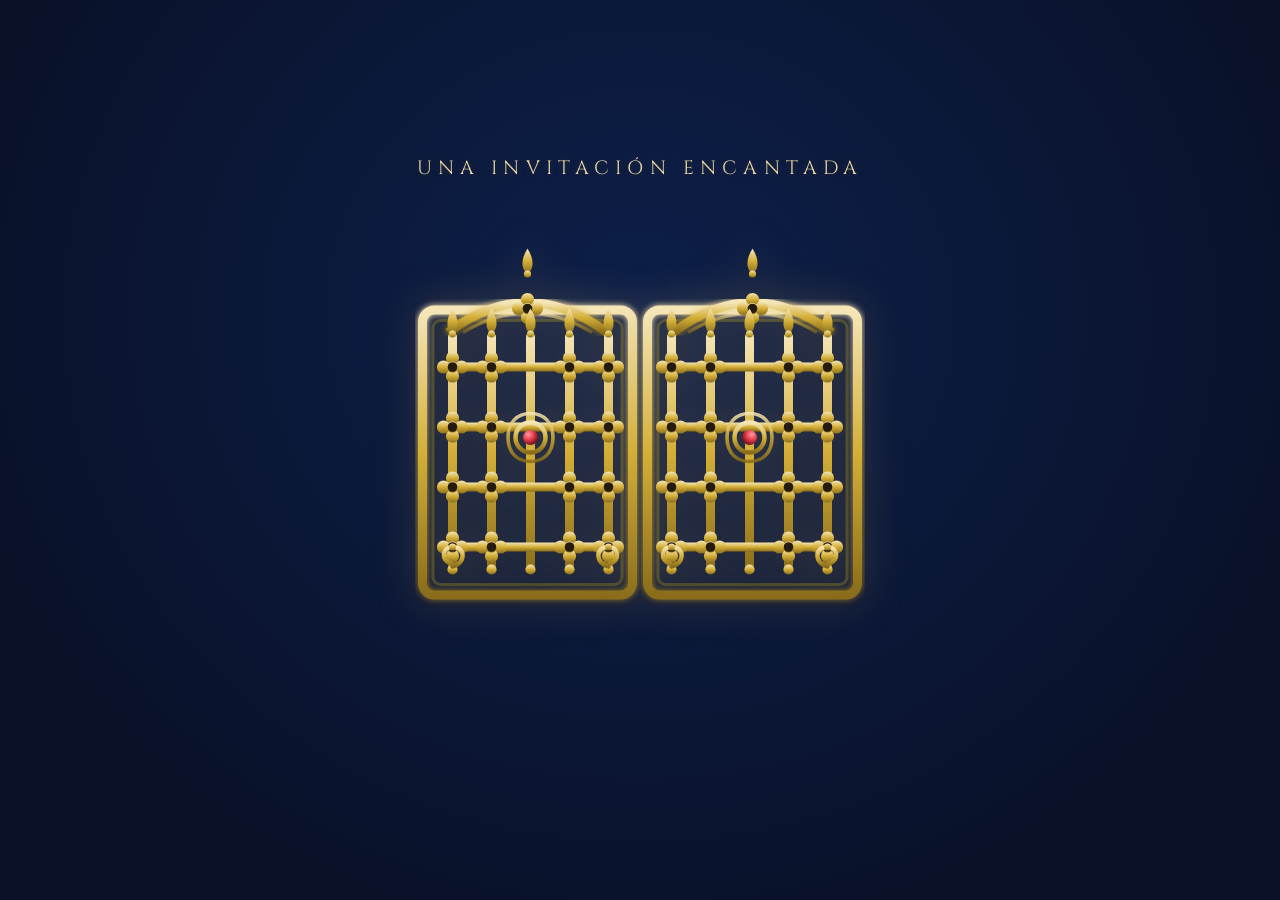
==== commit fd6ddff8: "Update index.html" ====
--- a/index.html
+++ b/index.html
@@ -4,256 +4,253 @@
   <meta charset="UTF-8">
   <meta name="viewport" content="width=device-width, initial-scale=1.0, maximum-scale=1.0, user-scalable=no, viewport-fit=cover">
   <title>Invitación XV</title>
-  <script>
-    if (location.search.indexOf('volver=1') !== -1) {
-      document.documentElement.classList.add('sin-reja');
-    }
-  </script>
+  <!-- ===== OPEN GRAPH CON TU DOMINIO REAL ===== -->
+  <meta property="og:type" content="website" />
   <meta property="og:title" content="Invitación a mis XV años" />
   <meta property="og:description" content="Te invitamos a celebrar mis 15 años. ¡No faltes!" />
   <meta property="og:image" content="https://meliinvitacion1.ruben7pul9.workers.dev/archivos/og-image.jpg" />
-  <meta property="og:url" content="https://meliinvitacion1.ruben7pul9.workers.dev/invitacion" />
+  <meta property="og:image:width" content="1200" />
+  <meta property="og:image:height" content="630" />
+  <meta property="og:url" content="https://meliinvitacion1.ruben7pul9.workers.dev/" />
   <meta name="twitter:card" content="summary_large_image" />
+  <meta name="twitter:title" content="Invitación a mis XV años" />
+  <meta name="twitter:description" content="Te invitamos a celebrar mis 15 años. ¡No faltes!" />
+  <meta name="twitter:image" content="https://meliinvitacion1.ruben7pul9.workers.dev/archivos/og-image.jpg" />
+  <!-- ===== FIN OPEN GRAPH ===== -->
   <link rel="preconnect" href="https://fonts.googleapis.com">
   <link rel="preconnect" href="https://fonts.gstatic.com" crossorigin>
   <link href="https://fonts.googleapis.com/css2?family=Cinzel:wght@400;600;700&family=Cormorant+Garamond:ital,wght@0,400;0,500;0,600;1,400&family=Pinyon+Script&display=swap" rel="stylesheet">
-  <link rel="stylesheet" href="../style-principal.css?v=20260815">
+  <link rel="stylesheet" href="style-principal.css?v=20260815">
   <link rel="icon" href="data:image/svg+xml,<svg xmlns='http://www.w3.org/2000/svg' viewBox='0 0 100 100'><text y='.9em' font-size='90'>🌹</text></svg>">
 </head>
 <body>
   <!-- Cortina de carga -->
-  <div id="loading-veil-main" style="position:fixed; inset:0; z-index:9999; background-color:#0e0a18; background-image:url('../archivos/bella.jpg'); background-size:cover; background-position:center; opacity:1; transition:opacity 0.6s ease; pointer-events:none;"></div>
+  <div id="loading-veil-main" style="position:fixed; inset:0; z-index:9999; background-color:#0e0a18; background-image:url('archivos/bella.jpg'); background-size:cover; background-position:center; opacity:1; transition:opacity 0.6s ease; pointer-events:none;"></div>
 
   <div id="bg"></div>
 
-  <!-- VIDEO APP PRINCIPAL (mar1) -->
-  <video id="video-app" autoplay loop muted playsinline>
-    <source src="../archivos/mar1.mp4" type="video/mp4">
-    <source src="../archivos/mar1.webm" type="video/webm">
-  </video>
-
-  <!-- ===== AUDIO DE FONDO ===== -->
-  <audio id="bg-music" src="../archivos/cancion.mp3" loop preload="auto"></audio>
-
-  <!-- APP PRINCIPAL (scrollable) -->
-  <div id="app" role="main">
-    <div id="app-inner">
-      <!-- SECCIÓN 0: INICIO -->
-      <section id="seccion-inicio" class="seccion">
-        <div id="app-top">
-          <button type="button" id="back-link" class="top-btn gold-btn" aria-label="Volver a la reja">
-            <svg viewBox="0 0 24 24" fill="none" stroke="currentColor" stroke-width="2" width="24" height="24">
-              <path d="M19 12H5M12 19l-7-7 7-7"/>
-            </svg>
-          </button>
-          <span class="eyebrow gold-text">Te invito a mis XV años</span>
-          <button id="music-toggle" aria-label="Silenciar o activar música" class="top-btn gold-btn">
-            <svg viewBox="0 0 24 24" fill="none" stroke="currentColor" stroke-width="1.6">
-              <path d="M4 9 L4 15 L8 15 L13 20 L13 4 L8 9 Z"/>
-              <path d="M16.5 8.5 a6 6 0 0 1 0 7"/>
-              <path d="M19 6 a10 10 0 0 1 0 12"/>
-            </svg>
-          </button>
+  <!-- PORTAL / REJA -->
+  <div id="portal" role="dialog" aria-label="Puerta de entrada">
+    <video id="video-portal" autoplay loop muted playsinline>
+      <source src="archivos/mar2.mp4" type="video/mp4">
+      <source src="archivos/mar2.webm" type="video/webm">
+    </video>
+    <div class="portal-inner">
+      <span class="eyebrow gold-text">Una invitación encantada</span>
+      <div class="gate-wrapper" id="gate-wrapper" role="button" tabindex="0" aria-label="Abrir la reja">
+        <!-- Hoja izquierda -->
+        <div class="gate-leaf gate-left" aria-hidden="true">
+          <svg viewBox="0 0 150 200" width="100%" height="100%">
+            <defs>
+              <linearGradient id="goldGrad" x1="0" y1="0" x2="0" y2="1">
+                <stop offset="0%" stop-color="#f5e6b8"/>
+                <stop offset="50%" stop-color="#d4af37"/>
+                <stop offset="100%" stop-color="#8a6d1b"/>
+              </linearGradient>
+              <radialGradient id="rubyGrad" cx="35%" cy="30%" r="70%">
+                <stop offset="0%" stop-color="#ff9aa8"/>
+                <stop offset="55%" stop-color="#e63946"/>
+                <stop offset="100%" stop-color="#6e1320"/>
+              </radialGradient>
+              <filter id="glow">
+                <feGaussianBlur stdDeviation="2" result="blur"/>
+                <feMerge><feMergeNode in="blur"/><feMergeNode in="SourceGraphic"/></feMerge>
+              </filter>
+              <g id="rosette">
+                <circle cx="0" cy="-6" r="4.4" fill="url(#goldGrad)"/>
+                <circle cx="6" cy="0" r="4.4" fill="url(#goldGrad)"/>
+                <circle cx="0" cy="6" r="4.4" fill="url(#goldGrad)"/>
+                <circle cx="-6" cy="0" r="4.4" fill="url(#goldGrad)"/>
+                <circle cx="0" cy="0" r="3.2" fill="#241a0d" stroke="url(#goldGrad)" stroke-width="1"/>
+              </g>
+              <g id="finial">
+                <path d="M0,-16 C-4.5,-9 -4.5,-2 0,1 C4.5,-2 4.5,-9 0,-16 Z" fill="url(#goldGrad)"/>
+                <circle cx="0" cy="1" r="2.4" fill="url(#goldGrad)"/>
+              </g>
+              <g id="scroll">
+                <path d="M0,0 C9,-2 9,-13 0,-13 C-7,-13 -8,-4 -1,-2" fill="none" stroke="url(#goldGrad)" stroke-width="3" stroke-linecap="round"/>
+                <circle cx="0" cy="-13" r="2.3" fill="url(#goldGrad)"/>
+              </g>
+              <g id="scrollR">
+                <path d="M0,0 C-9,-2 -9,-13 0,-13 C7,-13 8,-4 1,-2" fill="none" stroke="url(#goldGrad)" stroke-width="3" stroke-linecap="round"/>
+                <circle cx="0" cy="-13" r="2.3" fill="url(#goldGrad)"/>
+              </g>
+            </defs>
+            <rect x="5" y="5" width="140" height="190" rx="8" fill="none" stroke="url(#goldGrad)" stroke-width="6" filter="url(#glow)"/>
+            <rect x="12" y="12" width="126" height="176" rx="5" fill="none" stroke="rgba(255,215,0,0.2)" stroke-width="2"/>
+            <path d="M22 20 Q75 -20 128 20" fill="none" stroke="url(#goldGrad)" stroke-width="6" filter="url(#glow)"/>
+            <path d="M32 20 Q75 -6 118 20" fill="none" stroke="url(#goldGrad)" stroke-width="2.2" opacity="0.6"/>
+            <use href="#finial" x="75" y="-20"/>
+            <use href="#rosette" x="75" y="4"/>
+            <rect x="22" y="20" width="6" height="160" rx="3" fill="url(#goldGrad)"/>
+            <rect x="48" y="20" width="6" height="160" rx="3" fill="url(#goldGrad)"/>
+            <rect x="74" y="20" width="6" height="160" rx="3" fill="url(#goldGrad)"/>
+            <rect x="100" y="20" width="6" height="160" rx="3" fill="url(#goldGrad)"/>
+            <rect x="126" y="20" width="6" height="160" rx="3" fill="url(#goldGrad)"/>
+            <use href="#finial" x="25" y="20"/>
+            <use href="#finial" x="51" y="20"/>
+            <use href="#finial" x="77" y="20"/>
+            <use href="#finial" x="103" y="20"/>
+            <use href="#finial" x="129" y="20"/>
+            <circle cx="25" cy="178" r="3.4" fill="url(#goldGrad)"/>
+            <circle cx="51" cy="178" r="3.4" fill="url(#goldGrad)"/>
+            <circle cx="77" cy="178" r="3.4" fill="url(#goldGrad)"/>
+            <circle cx="103" cy="178" r="3.4" fill="url(#goldGrad)"/>
+            <circle cx="129" cy="178" r="3.4" fill="url(#goldGrad)"/>
+            <rect x="15" y="40" width="120" height="6" rx="3" fill="url(#goldGrad)"/>
+            <rect x="15" y="80" width="120" height="6" rx="3" fill="url(#goldGrad)"/>
+            <rect x="15" y="120" width="120" height="6" rx="3" fill="url(#goldGrad)"/>
+            <rect x="15" y="160" width="120" height="6" rx="3" fill="url(#goldGrad)"/>
+            <use href="#rosette" x="25" y="43"/>
+            <use href="#rosette" x="51" y="43"/>
+            <use href="#rosette" x="103" y="43"/>
+            <use href="#rosette" x="129" y="43"/>
+            <use href="#rosette" x="25" y="83"/>
+            <use href="#rosette" x="51" y="83"/>
+            <use href="#rosette" x="103" y="83"/>
+            <use href="#rosette" x="129" y="83"/>
+            <use href="#rosette" x="25" y="123"/>
+            <use href="#rosette" x="51" y="123"/>
+            <use href="#rosette" x="103" y="123"/>
+            <use href="#rosette" x="129" y="123"/>
+            <use href="#rosette" x="25" y="163"/>
+            <use href="#rosette" x="51" y="163"/>
+            <use href="#rosette" x="103" y="163"/>
+            <use href="#rosette" x="129" y="163"/>
+            <path d="M77 74 C86 74 92 80 92 90 C92 100 86 106 77 106 C68 106 62 100 62 90 C62 80 68 74 77 74 Z" fill="none" stroke="url(#goldGrad)" stroke-width="2.4" opacity="0.85"/>
+            <circle cx="77" cy="90" r="10" fill="none" stroke="url(#goldGrad)" stroke-width="3"/>
+            <circle cx="77" cy="90" r="5" fill="url(#rubyGrad)"/>
+            <use href="#scroll" x="25" y="176"/>
+            <use href="#scrollR" x="129" y="176"/>
+          </svg>
         </div>
-        <div id="app-mid">
-          <div id="oval-wrap">
-            <div class="oval-frame">
-              <div class="oval-mask">
-                <img src="../archivos/centro.gif" alt="Imagen central" class="gif-central" loading="eager">
-              </div>
-            </div>
-          </div>
-          <div class="name-wrap">
-            <h1 id="nombre-hero">X</h1>
-          </div>
-          <p class="frase-inline gold-text" id="frase-texto">Cargando...</p>
+        <!-- Hoja derecha -->
+        <div class="gate-leaf gate-right" aria-hidden="true">
+          <svg viewBox="0 0 150 200" width="100%" height="100%">
+            <defs>
+              <linearGradient id="goldGrad2" x1="0" y1="0" x2="0" y2="1">
+                <stop offset="0%" stop-color="#f5e6b8"/>
+                <stop offset="50%" stop-color="#d4af37"/>
+                <stop offset="100%" stop-color="#8a6d1b"/>
+              </linearGradient>
+              <radialGradient id="rubyGrad2" cx="35%" cy="30%" r="70%">
+                <stop offset="0%" stop-color="#ff9aa8"/>
+                <stop offset="55%" stop-color="#e63946"/>
+                <stop offset="100%" stop-color="#6e1320"/>
+              </radialGradient>
+              <filter id="glow2">
+                <feGaussianBlur stdDeviation="2" result="blur"/>
+                <feMerge><feMergeNode in="blur"/><feMergeNode in="SourceGraphic"/></feMerge>
+              </filter>
+              <g id="rosette2">
+                <circle cx="0" cy="-6" r="4.4" fill="url(#goldGrad2)"/>
+                <circle cx="6" cy="0" r="4.4" fill="url(#goldGrad2)"/>
+                <circle cx="0" cy="6" r="4.4" fill="url(#goldGrad2)"/>
+                <circle cx="-6" cy="0" r="4.4" fill="url(#goldGrad2)"/>
+                <circle cx="0" cy="0" r="3.2" fill="#241a0d" stroke="url(#goldGrad2)" stroke-width="1"/>
+              </g>
+              <g id="finial2">
+                <path d="M0,-16 C-4.5,-9 -4.5,-2 0,1 C4.5,-2 4.5,-9 0,-16 Z" fill="url(#goldGrad2)"/>
+                <circle cx="0" cy="1" r="2.4" fill="url(#goldGrad2)"/>
+              </g>
+              <g id="scroll2">
+                <path d="M0,0 C9,-2 9,-13 0,-13 C-7,-13 -8,-4 -1,-2" fill="none" stroke="url(#goldGrad2)" stroke-width="3" stroke-linecap="round"/>
+                <circle cx="0" cy="-13" r="2.3" fill="url(#goldGrad2)"/>
+              </g>
+              <g id="scrollR2">
+                <path d="M0,0 C-9,-2 -9,-13 0,-13 C7,-13 8,-4 1,-2" fill="none" stroke="url(#goldGrad2)" stroke-width="3" stroke-linecap="round"/>
+                <circle cx="0" cy="-13" r="2.3" fill="url(#goldGrad2)"/>
+              </g>
+            </defs>
+            <rect x="5" y="5" width="140" height="190" rx="8" fill="none" stroke="url(#goldGrad2)" stroke-width="6" filter="url(#glow2)"/>
+            <rect x="12" y="12" width="126" height="176" rx="5" fill="none" stroke="rgba(255,215,0,0.2)" stroke-width="2"/>
+            <path d="M22 20 Q75 -20 128 20" fill="none" stroke="url(#goldGrad2)" stroke-width="6" filter="url(#glow2)"/>
+            <path d="M32 20 Q75 -6 118 20" fill="none" stroke="url(#goldGrad2)" stroke-width="2.2" opacity="0.6"/>
+            <use href="#finial2" x="75" y="-20"/>
+            <use href="#rosette2" x="75" y="4"/>
+            <rect x="22" y="20" width="6" height="160" rx="3" fill="url(#goldGrad2)"/>
+            <rect x="48" y="20" width="6" height="160" rx="3" fill="url(#goldGrad2)"/>
+            <rect x="74" y="20" width="6" height="160" rx="3" fill="url(#goldGrad2)"/>
+            <rect x="100" y="20" width="6" height="160" rx="3" fill="url(#goldGrad2)"/>
+            <rect x="126" y="20" width="6" height="160" rx="3" fill="url(#goldGrad2)"/>
+            <use href="#finial2" x="25" y="20"/>
+            <use href="#finial2" x="51" y="20"/>
+            <use href="#finial2" x="77" y="20"/>
+            <use href="#finial2" x="103" y="20"/>
+            <use href="#finial2" x="129" y="20"/>
+            <circle cx="25" cy="178" r="3.4" fill="url(#goldGrad2)"/>
+            <circle cx="51" cy="178" r="3.4" fill="url(#goldGrad2)"/>
+            <circle cx="77" cy="178" r="3.4" fill="url(#goldGrad2)"/>
+            <circle cx="103" cy="178" r="3.4" fill="url(#goldGrad2)"/>
+            <circle cx="129" cy="178" r="3.4" fill="url(#goldGrad2)"/>
+            <rect x="15" y="40" width="120" height="6" rx="3" fill="url(#goldGrad2)"/>
+            <rect x="15" y="80" width="120" height="6" rx="3" fill="url(#goldGrad2)"/>
+            <rect x="15" y="120" width="120" height="6" rx="3" fill="url(#goldGrad2)"/>
+            <rect x="15" y="160" width="120" height="6" rx="3" fill="url(#goldGrad2)"/>
+            <use href="#rosette2" x="25" y="43"/>
+            <use href="#rosette2" x="51" y="43"/>
+            <use href="#rosette2" x="103" y="43"/>
+            <use href="#rosette2" x="129" y="43"/>
+            <use href="#rosette2" x="25" y="83"/>
+            <use href="#rosette2" x="51" y="83"/>
+            <use href="#rosette2" x="103" y="83"/>
+            <use href="#rosette2" x="129" y="83"/>
+            <use href="#rosette2" x="25" y="123"/>
+            <use href="#rosette2" x="51" y="123"/>
+            <use href="#rosette2" x="103" y="123"/>
+            <use href="#rosette2" x="129" y="123"/>
+            <use href="#rosette2" x="25" y="163"/>
+            <use href="#rosette2" x="51" y="163"/>
+            <use href="#rosette2" x="103" y="163"/>
+            <use href="#rosette2" x="129" y="163"/>
+            <path d="M77 74 C86 74 92 80 92 90 C92 100 86 106 77 106 C68 106 62 100 62 90 C62 80 68 74 77 74 Z" fill="none" stroke="url(#goldGrad2)" stroke-width="2.4" opacity="0.85"/>
+            <circle cx="77" cy="90" r="10" fill="none" stroke="url(#goldGrad2)" stroke-width="3"/>
+            <circle cx="77" cy="90" r="5" fill="url(#rubyGrad2)"/>
+            <use href="#scroll2" x="25" y="176"/>
+            <use href="#scrollR2" x="129" y="176"/>
+          </svg>
         </div>
-      </section>
-
-      <!-- SECCIÓN 1: FAMILIA -->
-      <section id="seccion-familia" class="seccion">
-        <h2 class="gold-text">👑 Mi familia 👑</h2>
-        <p class="seccion-subtitulo gold-text">La corte que me acompaña</p>
-        <div class="familia-grupo">
-          <div class="familia-titulo">
-            <span class="corona">⚜️</span>
-            <h3 class="gold-text">Mis padres</h3>
-            <span class="corona">⚜️</span>
-          </div>
-          <div class="familia-nombres">
-            <p class="gold-text"><span class="tratamiento">Sr.</span> <span id="padre1">--</span></p>
-            <p class="gold-text"><span class="tratamiento">Sra.</span> <span id="padre2">--</span></p>
-          </div>
-          <p class="familia-detalle gold-text">"Su amor me ha dado alas"</p>
-        </div>
-        <div class="divider-thin" aria-hidden="true"></div>
-        <div class="familia-grupo">
-          <div class="familia-titulo">
-            <span class="corona">🌹</span>
-            <h3 class="gold-text">Padrinos de honor</h3>
-            <span class="corona">🌹</span>
-          </div>
-          <div class="familia-nombres">
-            <p class="gold-text"><span class="tratamiento">Sr.</span> <span id="padrino1">--</span></p>
-            <p class="gold-text"><span class="tratamiento">Sra.</span> <span id="padrino2">--</span></p>
-          </div>
-          <p class="familia-detalle gold-text">"Su guía ilumina mi camino"</p>
-        </div>
-      </section>
-
-      <!-- SECCIÓN 2: CALENDARIO -->
-      <section id="seccion-calendario" class="seccion">
-        <h2 class="gold-text">📅 Fecha 📅</h2>
-        <p class="seccion-subtitulo gold-text" style="font-size: clamp(1.4rem, 4vw, 2rem); font-weight: 700;">Octubre 2026</p>
-        <div class="calendario-container" id="calendario-container"></div>
-        <div class="calendario-eventos" id="calendario-eventos"></div>
-      </section>
-
-      <!-- SECCIÓN 3: CONTADOR -->
-      <section id="seccion-contador" class="seccion">
-        <h2 class="gold-text">⏳ El reloj ⏳</h2>
-        <p class="seccion-subtitulo gold-text">Faltan para el gran día</p>
-        <div class="clock calendar-style" id="clock">
-          <div class="unit"><span class="num" id="d">00</span><span class="lbl gold-text">Días</span></div>
-          <div class="unit"><span class="num" id="h">00</span><span class="lbl gold-text">Horas</span></div>
-          <div class="unit"><span class="num" id="m">00</span><span class="lbl gold-text">Min</span></div>
-          <div class="unit"><span class="num" id="s">00</span><span class="lbl gold-text">Seg</span></div>
-        </div>
-        <p id="contador-mensaje" class="gold-text" style="font-family:var(--script); font-size:clamp(1.2rem,3vw,1.6rem); margin-top:0.6rem;">Cargando...</p>
-      </section>
-
-      <!-- SECCIÓN 4: DÓNDE (LUGARES) -->
-      <section id="seccion-lugares" class="seccion">
-        <h2 class="gold-text">🏰 Donde 🏰</h2>
-        <div class="detalle-card">
-          <svg class="icono" viewBox="0 0 24 24" fill="none" stroke="currentColor" stroke-width="1.4"><path d="M12 2 L12 8 M8 6 L16 6 M6 22 L18 22 L18 12 L6 12 Z M9 22 L9 16 L15 16 L15 22"/></svg>
-          <h3 class="gold-text">Misa</h3>
-          <div class="detalle-info">
-            <p class="hora gold-text" id="hora-misa">--</p>
-            <p class="lugar gold-text" id="lugar-misa">--</p>
-          </div>
-          <div class="detalle-botones">
-            <a class="btn-mapa gold-text" id="mapa-misa" href="#" target="_blank" rel="noopener">📍 Ver en el mapa</a>
-            <a class="btn-mapa gold-text" href="https://www.google.com/maps/dir/?api=1&destination=Capilla+del+Puente,+Rayon+164,+Tianguistenco+de+Galeana,+52603+Guadalupe+Yancuictlalpan,+Méx.,+México" target="_blank" rel="noopener">🚗 Cómo llegar</a>
-          </div>
-        </div>
-        <div class="divider-thin" aria-hidden="true"></div>
-        <div class="detalle-card">
-          <svg class="icono" viewBox="0 0 24 24" fill="none" stroke="currentColor" stroke-width="1.4"><path d="M12 21 C12 21 4 14.5 4 9 C4 5 7.5 2 12 2 C16.5 2 20 5 20 9 C20 14.5 12 21 12 21 Z"/><circle cx="12" cy="9" r="2.4"/></svg>
-          <h3 class="gold-text">Recepción</h3>
-          <div class="detalle-info">
-            <p class="hora gold-text" id="hora-fiesta">--</p>
-            <p class="lugar gold-text" id="lugar-fiesta">--</p>
-          </div>
-          <div class="detalle-botones">
-            <a class="btn-mapa gold-text" id="mapa-fiesta" href="#" target="_blank" rel="noopener">📍 Ver en el mapa</a>
-            <a class="btn-mapa gold-text" href="https://www.google.com/maps/dir/?api=1&destination=Auditorio+Gualupita+Yancuictlalpan,+Allende+2,+Tianguistenco+de+Galeana,+52603+Guadalupe+Yancuictlalpan,+Méx.,+México" target="_blank" rel="noopener">🚗 Cómo llegar</a>
-          </div>
-        </div>
-      </section>
-
-      <!-- SECCIÓN 5: ITINERARIO -->
-      <section id="seccion-itinerario" class="seccion">
-        <h2 class="gold-text">📋 Itinerario 📋</h2>
-        <div class="itinerario-dia">
-          <div class="itinerario-lista" id="itinerario-10">
-            <div class="itinerario-item" data-hora="780"><span class="itinerario-hora">1:00 PM</span><span class="itinerario-evento">Misa</span></div>
-            <div class="itinerario-item" data-hora="900"><span class="itinerario-hora">3:00 PM</span><span class="itinerario-evento">Recepción</span></div>
-            <div class="itinerario-item" data-hora="1140"><span class="itinerario-hora">7:00 PM</span><span class="itinerario-evento">Vals</span></div>
-          </div>
-        </div>
-      </section>
-
-      <!-- SECCIÓN 6: DEDICATORIAS -->
-      <section id="seccion-libro-firmas" class="seccion">
-        <h2 class="gold-text">📖 Dedicatorias 📖</h2>
-        <div class="libro-firmas-contenido">
-          <p class="libro-firmas-texto">
-            Quiero que seas parte de este día especial. Déjame un mensaje, una bendición o un consejo en mi libro de dedicatorias digital.
-          </p>
-          <a href="https://docs.google.com/forms/d/e/1FAIpQLSd9CtYaj-_JR6s5MhZQXrxQPPPBfFTjmB-2FoBk6lvA8PWAIg/viewform" id="link-libro-firmas" class="btn-mapa gold-text" target="_blank" rel="noopener" style="margin-top: 0.8rem; font-size: clamp(0.9rem, 2vw, 1rem); padding: 0.5rem 2rem;">
-            ✍️ Escribir dedicatoria
-          </a>
-        </div>
-      </section>
-
-      <!-- SECCIÓN 7: GUSTOS -->
-      <section id="seccion-gustos" class="seccion">
-        <h2 class="gold-text">🎨 Gustos 🎨</h2>
-        <button id="btn-abrir-gustos" class="btn-mapa gold-text" style="margin-top: 0.5rem; border: 2px solid #d4af37; background: rgba(212, 175, 55, 0.15); width: 100%; font-size: clamp(1rem, 2.5vw, 1.3rem); padding: 0.6rem 1rem;">
-          🖼️ Conoce mis gustos
-        </button>
-      </section>
-
-      <!-- SECCIÓN 8: AGRADECIMIENTO -->
-      <section id="seccion-agradecimientos" class="seccion">
-        <h2 class="gold-text">🙏 Agradecimiento 🙏</h2>
-        <div class="agradecimientos-contenido">
-          <p class="agradecimientos-texto">
-            Quiero expresar mi más profundo agradecimiento a todos los que han hecho posible este sueño. Agradezco por su apoyo y gran amor incondicional a toda mi familia, a todos y cada uno de mis padrinos, y a cada uno de ustedes, gracias por formar parte de este día tan especial.
-          </p>
-          <div class="agradecimientos-firma">
-            <span class="firma-nombre" id="firma-nombre">---</span>
-            <span class="firma-rol">y familia</span>
-          </div>
-        </div>
-        <div class="divider-thin" aria-hidden="true"></div>
-        <p class="agradecimientos-no-faltes gold-text">
-          🌹 No faltes 🌹
-        </p>
-      </section>
-
-      <!-- MENSAJE FINAL -->
-      <p class="hint-final gold-text" id="hint-juego">👆 Da click aquí para jugar</p>
+      </div>
+      <div class="portal-caption gold-text">Toca la reja para entrar</div>
     </div>
   </div>
 
-  <!-- ===== MODAL GUSTOS (COLLAGE) ===== -->
-  <div id="modal-gustos" class="modal-overlay" role="dialog" aria-modal="true" aria-labelledby="modal-gustos-title">
-    <div class="modal-card modal-gustos-card">
-      <button class="modal-close" data-close-gustos aria-label="Cerrar gustos">&times;</button>
-      <h2 id="modal-gustos-title" class="gold-text">🎨 Mis gustos 🎨</h2>
-      <p class="modal-subtitle gold-text" style="font-size: clamp(1.3rem, 3vw, 1.8rem); font-family: 'Cormorant Garamond', serif; font-weight: 500;">Un poco de lo que me inspira</p>
-      <div id="collage-container" class="collage-container">
-        <div id="collage-loading" style="text-align:center; padding:2rem; color:#fae3a0; font-family:var(--script); font-size:1.2rem;">Cargando collage...</div>
-      </div>
-      <button class="btn-mapa gold-text btn-cerrar-collage" data-close-gustos style="margin: 1rem auto 0; display: block;">Salir</button>
+  <!-- TRANSICIÓN MÁGICA (puerta/castillo) -->
+  <div id="transition-overlay" aria-hidden="true">
+    <div class="transition-video-wrapper">
+      <div class="transition-fondo-salida" style="background-image:url('archivos/bella.jpg');"></div>
+      <video id="transition-video" muted playsinline preload="auto" poster="archivos/incbella-poster.jpg">
+        <source src="archivos/incbella.webm" type="video/webm">
+        <source src="archivos/incbella.mp4" type="video/mp4">
+      </video>
+      <div class="transition-text">✨ Abriendo el castillo... ✨</div>
     </div>
   </div>
-  <!-- ===== FIN MODAL GUSTOS ===== -->
-
-  <script type="module" src="script-principal.js"></script>
+
+  <script type="module" src="script-portal.js"></script>
 
   <script>
-    const volviendoDelJuego = location.search.indexOf('volver=1') !== -1;
+    // Cortina de carga: se oculta apenas el video del portal esté listo
     const veilMain = document.getElementById('loading-veil-main');
-    function todoListo() {
-      const videoApp = document.getElementById('video-app');
-      const videoAppReady = videoApp && (videoApp.readyState >= 2 || videoApp.duration > 0);
-      const nombreEl = document.getElementById('nombre-hero');
-      const configCargado = nombreEl && nombreEl.textContent !== 'X' && nombreEl.textContent.trim() !== '';
-      return videoAppReady && configCargado;
+    function ocultarVeil() {
+      if (!veilMain || veilMain.style.opacity === '0') return;
+      veilMain.style.opacity = '0';
+      veilMain.style.pointerEvents = 'none';
+      setTimeout(() => { veilMain.style.display = 'none'; }, 600);
     }
     if (veilMain) {
+      const videoPortal = document.getElementById('video-portal');
       let intentos = 0;
       const maxIntentos = 50;
       const verificarCarga = setInterval(() => {
         intentos++;
-        if (todoListo() || intentos >= maxIntentos) {
+        const listo = videoPortal && (videoPortal.readyState >= 2 || videoPortal.duration > 0);
+        if (listo || intentos >= maxIntentos) {
           clearInterval(verificarCarga);
-          veilMain.style.opacity = '0';
-          veilMain.style.pointerEvents = 'none';
-          setTimeout(() => { veilMain.style.display = 'none'; }, 600);
+          ocultarVeil();
         }
       }, 100);
-      window.addEventListener('load', () => {
-        clearInterval(verificarCarga);
-        if (veilMain.style.opacity !== '0') {
-          veilMain.style.opacity = '0';
-          veilMain.style.pointerEvents = 'none';
-          setTimeout(() => { veilMain.style.display = 'none'; }, 600);
-        }
-      }, { once: true });
+      window.addEventListener('load', () => { clearInterval(verificarCarga); ocultarVeil(); }, { once: true });
     }
   </script>
 </body>
